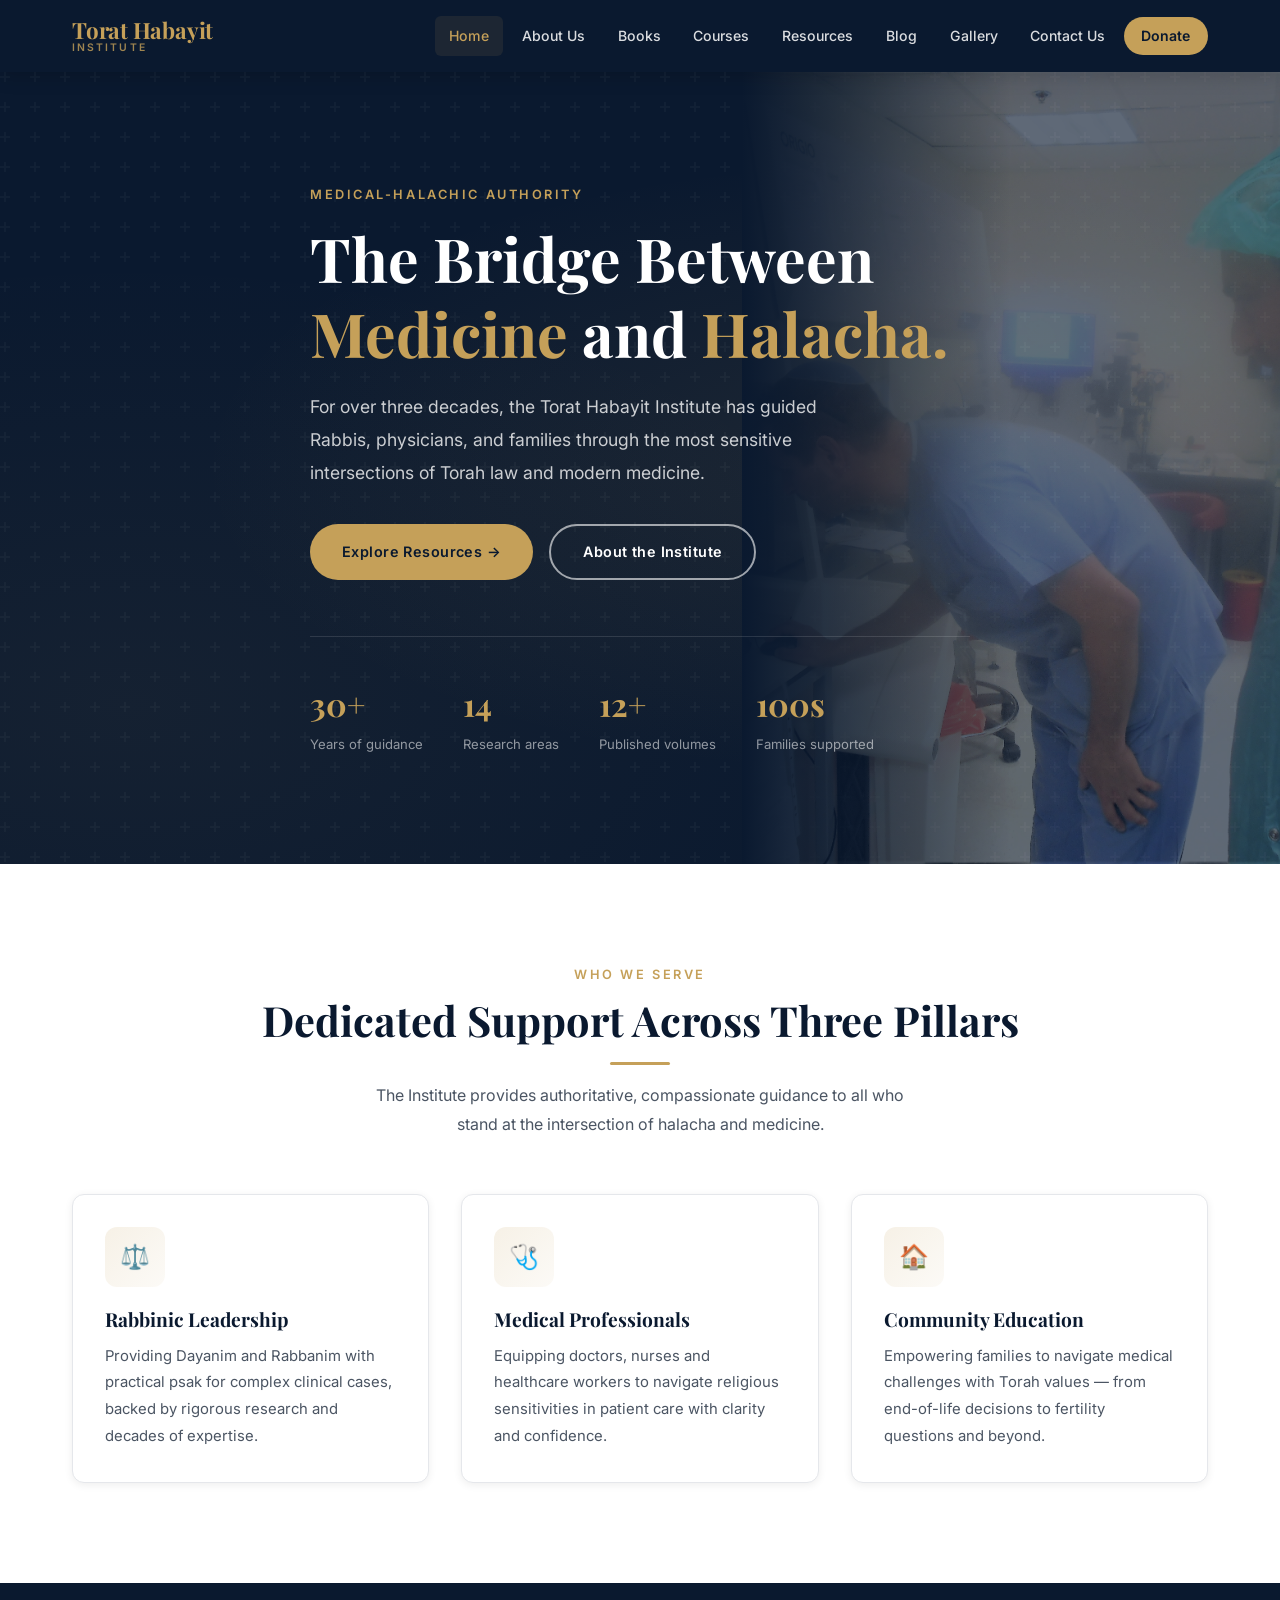
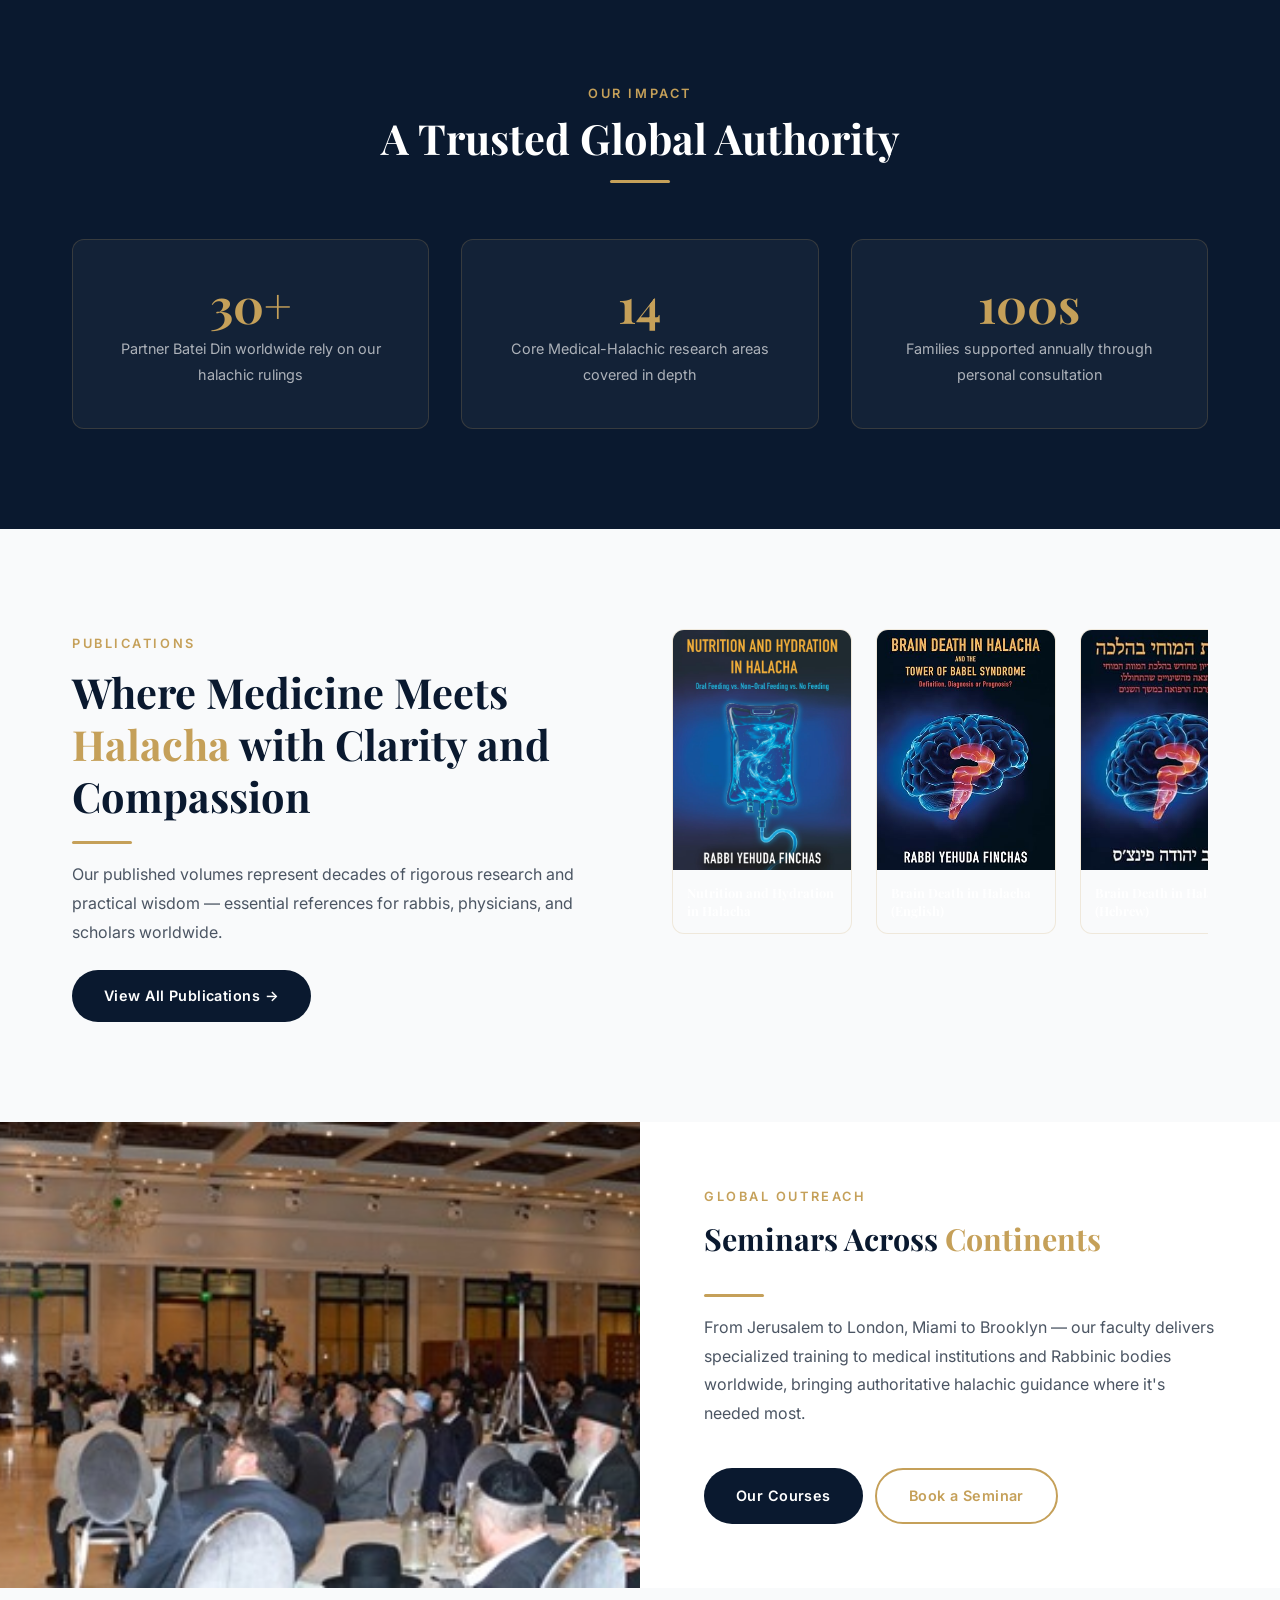
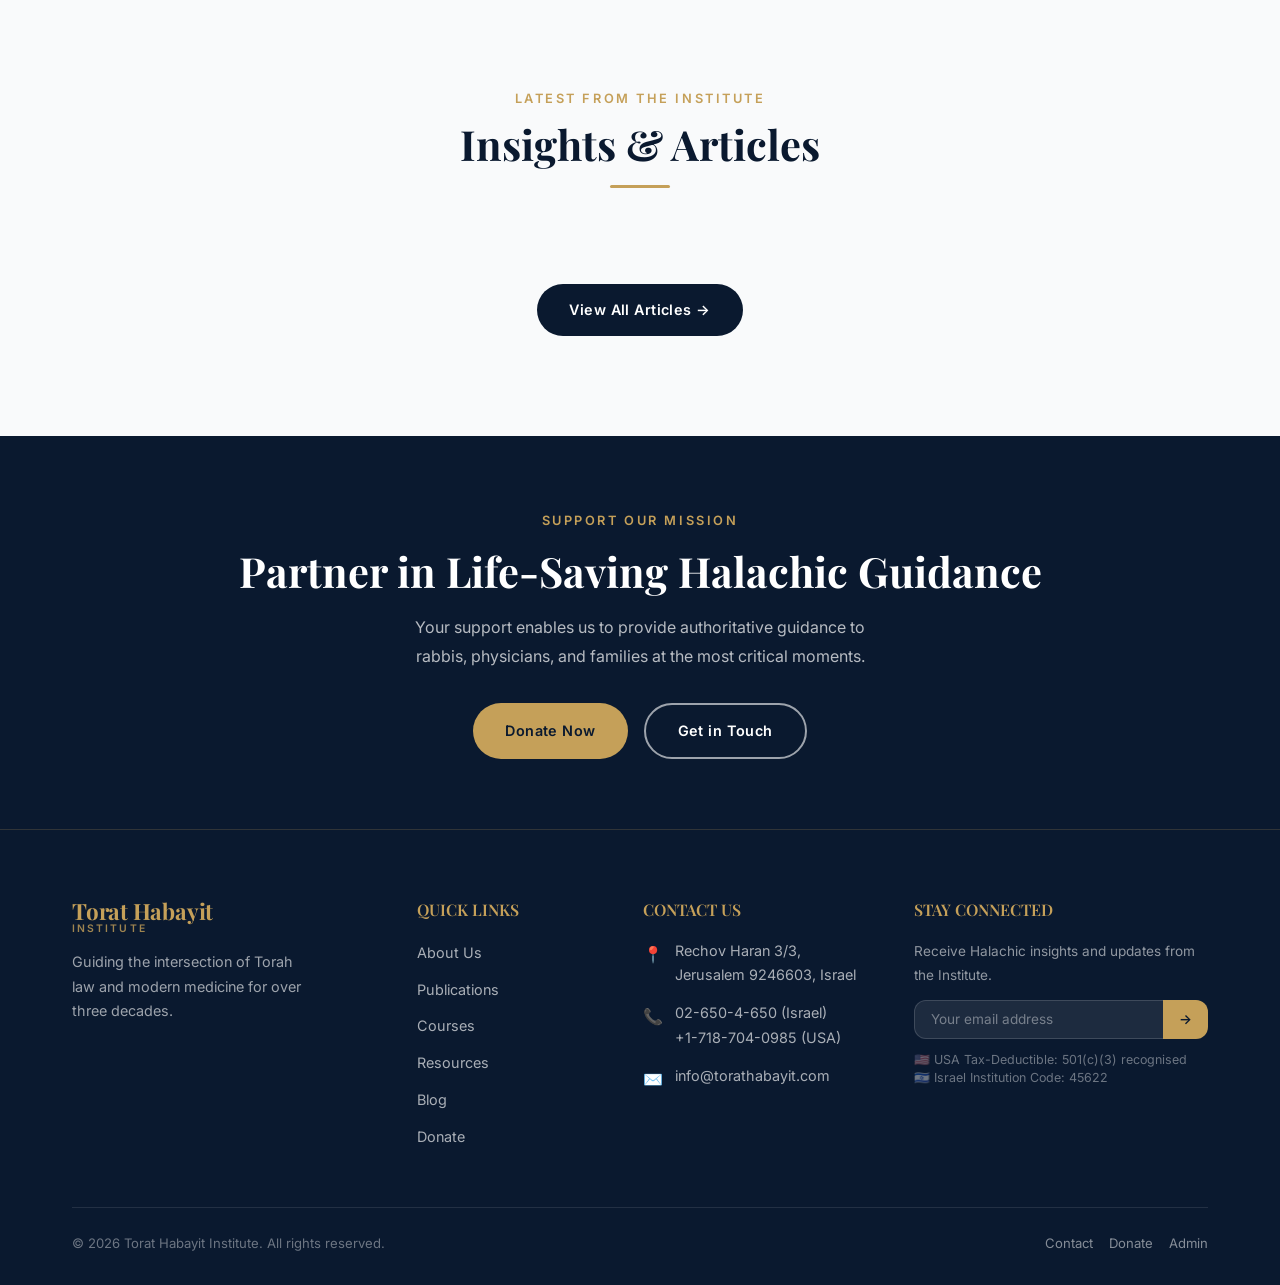
==== index.html @ ae193058 "Initial site commit" ====
<!DOCTYPE html>
<html lang="en">
<head>
  <meta charset="UTF-8">
  <meta name="viewport" content="width=device-width, initial-scale=1.0">
  <title>Torat Habayit Institute – The Bridge Between Medicine and Halacha</title>
  <meta name="description" content="For over three decades, the Torat Habayit Institute has guided Rabbis, physicians, and families through the most sensitive intersections of Torah law and modern medicine.">
  <link rel="stylesheet" href="css/main.css">
</head>
<body>

<div id="header-placeholder"></div>

<!-- ─── Hero ─── -->
<section class="hero">
  <div class="hero-bg"></div>
  <div class="hero-pattern"></div>
  <div class="hero-visual">
    <img src="images/home/Examining Embryo Development - Shaare Zedek.jpg" alt="Medical lecture">
  </div>
  <div class="container">
    <div class="hero-content">
      <span class="eyebrow">Medical-Halachic Authority</span>
      <h1>The Bridge Between <span class="highlight">Medicine</span> and <span class="highlight">Halacha.</span></h1>
      <p class="hero-sub">For over three decades, the Torat Habayit Institute has guided Rabbis, physicians, and families through the most sensitive intersections of Torah law and modern medicine.</p>
      <div class="hero-btns">
        <a href="resources.html" class="btn btn-gold">Explore Resources →</a>
        <a href="about.html" class="btn btn-outline">About the Institute</a>
      </div>
      <div class="hero-stats">
        <div class="stat-item">
          <div class="num">30+</div>
          <div class="label">Years of guidance</div>
        </div>
        <div class="stat-item">
          <div class="num">14</div>
          <div class="label">Research areas</div>
        </div>
        <div class="stat-item">
          <div class="num">12+</div>
          <div class="label">Published volumes</div>
        </div>
        <div class="stat-item">
          <div class="num">100s</div>
          <div class="label">Families supported</div>
        </div>
      </div>
    </div>
  </div>
</section>

<!-- ─── Who We Serve ─── -->
<section class="section section-white">
  <div class="container">
    <div class="section-header centered">
      <span class="eyebrow">Who We Serve</span>
      <h2>Dedicated Support Across Three Pillars</h2>
      <div class="gold-divider centered"></div>
      <p>The Institute provides authoritative, compassionate guidance to all who stand at the intersection of halacha and medicine.</p>
    </div>
    <div class="grid-3">
      <div class="card fade-up">
        <div class="card-icon">⚖️</div>
        <h3>Rabbinic Leadership</h3>
        <p>Providing Dayanim and Rabbanim with practical psak for complex clinical cases, backed by rigorous research and decades of expertise.</p>
      </div>
      <div class="card fade-up">
        <div class="card-icon">🩺</div>
        <h3>Medical Professionals</h3>
        <p>Equipping doctors, nurses and healthcare workers to navigate religious sensitivities in patient care with clarity and confidence.</p>
      </div>
      <div class="card fade-up">
        <div class="card-icon">🏠</div>
        <h3>Community Education</h3>
        <p>Empowering families to navigate medical challenges with Torah values — from end-of-life decisions to fertility questions and beyond.</p>
      </div>
    </div>
  </div>
</section>

<!-- ─── Impact Numbers ─── -->
<section class="section section-navy">
  <div class="container">
    <div class="section-header centered">
      <span class="eyebrow">Our Impact</span>
      <h2 class="on-dark" style="color:#fff">A Trusted Global Authority</h2>
      <div class="gold-divider centered"></div>
    </div>
    <div class="grid-3">
      <div class="stat-card fade-up">
        <div class="big-num">30+</div>
        <p>Partner Batei Din worldwide rely on our halachic rulings</p>
      </div>
      <div class="stat-card fade-up">
        <div class="big-num">14</div>
        <p>Core Medical-Halachic research areas covered in depth</p>
      </div>
      <div class="stat-card fade-up">
        <div class="big-num">100s</div>
        <p>Families supported annually through personal consultation</p>
      </div>
    </div>
  </div>
</section>

<!-- ─── Books Teaser ─── -->
<section class="section section-gray">
  <div class="container">
    <div class="grid-2" style="align-items:start; gap:4rem;">
      <div>
        <span class="eyebrow">Publications</span>
        <h2 style="color:var(--navy); margin:0.6rem 0 1.2rem;">Where Medicine Meets <span style="color:var(--gold)">Halacha</span> with Clarity and Compassion</h2>
        <div class="gold-divider"></div>
        <p style="margin-top:1rem; margin-bottom:1.5rem;">Our published volumes represent decades of rigorous research and practical wisdom — essential references for rabbis, physicians, and scholars worldwide.</p>
        <a href="books.html" class="btn btn-navy">View All Publications →</a>
      </div>
      <div>
        <div class="books-scroll">
          <a href="books.html" class="book-card">
            <img src="images/books/ANH Book.jpg" alt="Nutrition and Hydration in Halacha">
            <div class="book-card-info"><h4>Nutrition and Hydration in Halacha</h4></div>
          </a>
          <a href="books.html" class="book-card">
            <img src="images/books/BD EN Book.jpg" alt="Brain Death in Halacha (English)">
            <div class="book-card-info"><h4>Brain Death in Halacha (English)</h4></div>
          </a>
          <a href="books.html" class="book-card">
            <img src="images/books/BD HE Book.jpg" alt="Brain Death in Halacha (Hebrew)">
            <div class="book-card-info"><h4>Brain Death in Halacha (Hebrew)</h4></div>
          </a>
          <a href="books.html" class="book-card">
            <img src="images/books/Chagim Book.jpg" alt="Chagim and Medicine">
            <div class="book-card-info"><h4>Chagim and Medicine</h4></div>
          </a>
          <a href="books.html" class="book-card">
            <img src="images/books/new book.png" alt="Latest Publication">
            <div class="book-card-info"><h4>New Publication</h4></div>
          </a>
        </div>
      </div>
    </div>
  </div>
</section>

<!-- ─── Featured Image Section ─── -->
<section class="section section-white" style="padding:0; overflow:hidden;">
  <div class="zebra-row">
    <div class="zebra-image">
      <img src="images/home/Ramat Gan Conference.jpeg" alt="International conference">
    </div>
    <div class="zebra-text">
      <span class="eyebrow">Global Outreach</span>
      <h2>Seminars Across <span style="color:var(--gold)">Continents</span></h2>
      <div class="gold-divider"></div>
      <p>From Jerusalem to London, Miami to Brooklyn — our faculty delivers specialized training to medical institutions and Rabbinic bodies worldwide, bringing authoritative halachic guidance where it's needed most.</p>
      <div class="btn-wrap">
        <a href="courses.html" class="btn btn-navy">Our Courses</a>
        <a href="contact.html" class="btn btn-outline-gold">Book a Seminar</a>
      </div>
    </div>
  </div>
</section>

<!-- ─── Latest Blog Posts ─── -->
<section class="section section-gray" id="latest-posts">
  <div class="container">
    <div class="section-header centered">
      <span class="eyebrow">Latest From the Institute</span>
      <h2>Insights & Articles</h2>
      <div class="gold-divider centered"></div>
    </div>
    <div class="blog-grid" id="home-blog-posts">
      <!-- Populated by JS -->
    </div>
    <div style="text-align:center; margin-top:2.5rem;">
      <a href="blog.html" class="btn btn-navy">View All Articles →</a>
    </div>
  </div>
</section>

<!-- ─── CTA ─── -->
<section class="section section-navy" style="padding:70px 0;">
  <div class="container" style="text-align:center;">
    <span class="eyebrow">Support Our Mission</span>
    <h2 style="color:var(--white); margin:0.75rem 0 1rem;">Partner in Life-Saving Halachic Guidance</h2>
    <p style="color:rgba(255,255,255,0.7); max-width:500px; margin:0 auto 2rem;">Your support enables us to provide authoritative guidance to rabbis, physicians, and families at the most critical moments.</p>
    <div style="display:flex; justify-content:center; gap:1rem; flex-wrap:wrap;">
      <a href="donations.html" class="btn btn-gold">Donate Now</a>
      <a href="contact.html" class="btn btn-outline">Get in Touch</a>
    </div>
  </div>
</section>

<div id="footer-placeholder"></div>

<script src="js/components.js"></script>
<script src="js/main.js"></script>
<script src="js/blog.js"></script>
<script>
  // Load 3 latest posts on homepage
  document.addEventListener('DOMContentLoaded', () => {
    const posts = BlogStore.getPosts().filter(p => p.status === 'published').slice(0, 3);
    const container = document.getElementById('home-blog-posts');
    if (container) {
      if (posts.length === 0) {
        container.innerHTML = '<p style="text-align:center;color:var(--gray-400);grid-column:1/-1">No posts yet — check back soon!</p>';
      } else {
        container.innerHTML = posts.map(renderBlogCard).join('');
      }
    }
  });
</script>
</body>
</html>
---- css/main.css ----
/* ============================================
   TORAT HABAYIT — Global Design System
   ============================================ */

@import url('https://fonts.googleapis.com/css2?family=Playfair+Display:ital,wght@0,400;0,600;0,700;0,800;1,400;1,700&family=Inter:wght@300;400;500;600;700&display=swap');

/* ─── CSS Variables ─── */
:root {
  --navy:       #0A192F;
  --navy-mid:   #112240;
  --navy-light: #1a3a6a;
  --gold:       #C5A059;
  --gold-light: #d4b578;
  --gold-dark:  #a8863e;
  --charcoal:   #1F2937;
  --white:      #FFFFFF;
  --gray-soft:  #F9FAFB;
  --gray-100:   #F3F4F6;
  --gray-200:   #E5E7EB;
  --gray-400:   #9CA3AF;
  --gray-600:   #4B5563;
  --text:       #1F2937;
  --shadow-sm:  0 2px 8px rgba(0,0,0,0.07);
  --shadow-md:  0 4px 20px rgba(0,0,0,0.10);
  --shadow-lg:  0 8px 40px rgba(0,0,0,0.14);
  --radius:     12px;
  --radius-lg:  20px;
  --transition: all 0.3s cubic-bezier(0.4, 0, 0.2, 1);
  --max-width:  1200px;
  --section-pad: 100px;
}

/* ─── Reset & Base ─── */
*, *::before, *::after { box-sizing: border-box; margin: 0; padding: 0; }
html { scroll-behavior: smooth; font-size: 16px; }
body {
  font-family: 'Inter', sans-serif;
  color: var(--text);
  background: var(--white);
  line-height: 1.7;
  overflow-x: hidden;
}
img { max-width: 100%; height: auto; display: block; }
a { text-decoration: none; color: inherit; transition: var(--transition); }
ul { list-style: none; }
button { cursor: pointer; font-family: inherit; border: none; outline: none; }
input, textarea, select { font-family: inherit; }

/* ─── Typography ─── */
h1, h2, h3, h4, h5, h6 {
  font-family: 'Playfair Display', serif;
  font-weight: 700;
  line-height: 1.25;
  color: inherit;
}
h1 { font-size: clamp(2.2rem, 5vw, 3.6rem); }
h2 { font-size: clamp(1.8rem, 3.5vw, 2.6rem); }
h3 { font-size: clamp(1.3rem, 2.5vw, 1.7rem); }
h4 { font-size: 1.2rem; }
p { line-height: 1.8; color: var(--gray-600); }

.eyebrow {
  font-family: 'Inter', sans-serif;
  font-size: 0.8rem;
  font-weight: 600;
  letter-spacing: 0.2em;
  text-transform: uppercase;
  color: var(--gold);
}

/* ─── Layout Utilities ─── */
.container {
  max-width: var(--max-width);
  margin: 0 auto;
  padding: 0 2rem;
}
.section {
  padding: var(--section-pad) 0;
}
.section-white { background: var(--white); }
.section-gray  { background: var(--gray-soft); }
.section-navy  { background: var(--navy); }

.text-center { text-align: center; }
.text-gold   { color: var(--gold); }
.text-white  { color: var(--white); }
.text-navy   { color: var(--navy); }

.grid-2 { display: grid; grid-template-columns: 1fr 1fr; gap: 3rem; align-items: center; }
.grid-3 { display: grid; grid-template-columns: repeat(3, 1fr); gap: 2rem; }
.grid-4 { display: grid; grid-template-columns: repeat(4, 1fr); gap: 1.5rem; }

/* ─── Buttons ─── */
.btn {
  display: inline-flex;
  align-items: center;
  gap: 0.5rem;
  padding: 0.85rem 2rem;
  border-radius: 50px;
  font-family: 'Inter', sans-serif;
  font-size: 0.9rem;
  font-weight: 600;
  letter-spacing: 0.03em;
  transition: var(--transition);
}
.btn-gold {
  background: var(--gold);
  color: var(--navy);
}
.btn-gold:hover {
  background: var(--gold-dark);
  transform: translateY(-2px);
  box-shadow: 0 8px 25px rgba(197,160,89,0.4);
}
.btn-outline {
  background: transparent;
  border: 2px solid rgba(255,255,255,0.6);
  color: var(--white);
}
.btn-outline:hover {
  background: rgba(255,255,255,0.1);
  border-color: var(--white);
  transform: translateY(-2px);
}
.btn-navy {
  background: var(--navy);
  color: var(--white);
}
.btn-navy:hover {
  background: var(--navy-light);
  transform: translateY(-2px);
  box-shadow: 0 8px 25px rgba(10,25,47,0.4);
}
.btn-outline-gold {
  background: transparent;
  border: 2px solid var(--gold);
  color: var(--gold);
}
.btn-outline-gold:hover {
  background: var(--gold);
  color: var(--navy);
  transform: translateY(-2px);
}
.btn-sm {
  padding: 0.6rem 1.4rem;
  font-size: 0.82rem;
}

/* ─── Cards ─── */
.card {
  background: var(--white);
  border-radius: var(--radius);
  padding: 2rem;
  box-shadow: var(--shadow-sm);
  border: 1px solid var(--gray-200);
  transition: var(--transition);
}
.card:hover {
  transform: translateY(-5px);
  box-shadow: var(--shadow-lg);
}
.card-icon {
  width: 60px; height: 60px;
  background: linear-gradient(135deg, rgba(197,160,89,0.15), rgba(197,160,89,0.05));
  border-radius: var(--radius);
  display: flex;
  align-items: center;
  justify-content: center;
  margin-bottom: 1.2rem;
  font-size: 1.5rem;
}
.card h3 { color: var(--navy); margin-bottom: 0.75rem; font-size: 1.2rem; }
.card p  { font-size: 0.93rem; }

/* ─── Section Headers ─── */
.section-header {
  margin-bottom: 3.5rem;
}
.section-header h2 {
  margin-top: 0.5rem;
  color: var(--navy);
}
.section-header h2.on-dark { color: var(--white); }
.section-header .eyebrow { display: block; margin-bottom: 0.5rem; }
.section-header p {
  max-width: 560px;
  margin-top: 1rem;
}
.section-header.centered { text-align: center; }
.section-header.centered p { margin: 1rem auto 0; }

/* ─── Divider ─── */
.gold-divider {
  width: 60px; height: 3px;
  background: var(--gold);
  border-radius: 2px;
  margin: 1rem 0;
}
.gold-divider.centered { margin: 1rem auto; }

/* ─── Page Hero ─── */
.page-hero {
  background: var(--navy);
  padding: 120px 0 80px;
  position: relative;
  overflow: hidden;
}
.page-hero::before {
  content: '';
  position: absolute;
  inset: 0;
  background:
    radial-gradient(ellipse at 80% 50%, rgba(197,160,89,0.08) 0%, transparent 60%),
    radial-gradient(ellipse at 20% 50%, rgba(197,160,89,0.05) 0%, transparent 60%);
}
.page-hero .container { position: relative; z-index: 1; }
.page-hero h1 { color: var(--white); margin-bottom: 1rem; }
.page-hero p { color: rgba(255,255,255,0.75); max-width: 600px; font-size: 1.1rem; }

/* ─── HEADER ─── */
.site-header {
  background: var(--navy);
  position: sticky;
  top: 0;
  z-index: 1000;
  box-shadow: 0 2px 20px rgba(0,0,0,0.2);
}
.header-inner {
  display: flex;
  align-items: center;
  justify-content: space-between;
  padding: 0 2rem;
  max-width: var(--max-width);
  margin: 0 auto;
  height: 72px;
}
.logo {
  display: flex;
  flex-direction: column;
  line-height: 1;
  text-decoration: none;
}
.logo-main {
  font-family: 'Playfair Display', serif;
  font-size: 1.4rem;
  font-weight: 700;
  color: var(--gold);
  letter-spacing: -0.01em;
}
.logo-sub {
  font-family: 'Inter', sans-serif;
  font-size: 0.65rem;
  font-weight: 600;
  color: var(--gold);
  letter-spacing: 0.2em;
  text-transform: uppercase;
  opacity: 0.8;
  margin-top: 2px;
}
.nav-menu {
  display: flex;
  align-items: center;
  gap: 0.25rem;
}
.nav-menu a {
  color: rgba(255,255,255,0.85);
  font-size: 0.88rem;
  font-weight: 500;
  padding: 0.5rem 0.9rem;
  border-radius: 6px;
  transition: var(--transition);
  white-space: nowrap;
}
.nav-menu a:hover,
.nav-menu a.active {
  color: var(--gold);
  background: rgba(197,160,89,0.1);
}
.nav-donate {
  background: var(--gold) !important;
  color: var(--navy) !important;
  font-weight: 600 !important;
  border-radius: 50px !important;
  padding: 0.45rem 1.1rem !important;
}
.nav-donate:hover {
  background: var(--gold-dark) !important;
  transform: translateY(-1px);
}
.header-search {
  background: none;
  border: none;
  color: rgba(255,255,255,0.7);
  font-size: 1rem;
  padding: 0.5rem;
  cursor: pointer;
  transition: var(--transition);
  margin-left: 0.25rem;
}
.header-search:hover { color: var(--gold); }
.hamburger {
  display: none;
  flex-direction: column;
  gap: 5px;
  background: none;
  border: none;
  cursor: pointer;
  padding: 5px;
}
.hamburger span {
  display: block;
  width: 24px; height: 2px;
  background: var(--white);
  border-radius: 2px;
  transition: var(--transition);
}

/* ─── FOOTER ─── */
.site-footer {
  background: var(--navy);
  padding: 70px 0 30px;
  border-top: 1px solid rgba(197,160,89,0.2);
}
.footer-grid {
  display: grid;
  grid-template-columns: 2fr 1.2fr 1.5fr 1.8fr;
  gap: 3rem;
  margin-bottom: 3rem;
}
.footer-logo { margin-bottom: 1rem; }
.footer-tagline {
  color: rgba(255,255,255,0.6);
  font-size: 0.9rem;
  line-height: 1.7;
  max-width: 240px;
}
.footer-col h4 {
  color: var(--gold);
  font-family: 'Inter', sans-serif;
  font-size: 0.8rem;
  font-weight: 600;
  letter-spacing: 0.15em;
  text-transform: uppercase;
  margin-bottom: 1.2rem;
  font-family: 'Playfair Display', serif;
  font-size: 1rem;
  letter-spacing: 0;
}
.footer-col ul li {
  margin-bottom: 0.6rem;
}
.footer-col ul li a {
  color: rgba(255,255,255,0.65);
  font-size: 0.9rem;
  transition: var(--transition);
}
.footer-col ul li a:hover { color: var(--gold); padding-left: 4px; }
.footer-contact-item {
  display: flex;
  align-items: flex-start;
  gap: 0.75rem;
  margin-bottom: 0.85rem;
  color: rgba(255,255,255,0.65);
  font-size: 0.9rem;
}
.footer-contact-item span:first-child {
  color: var(--gold);
  font-size: 1rem;
  margin-top: 2px;
  flex-shrink: 0;
}
.footer-newsletter {
  display: flex;
  gap: 0;
  margin-top: 0.75rem;
}
.footer-newsletter input {
  flex: 1;
  padding: 0.65rem 1rem;
  background: rgba(255,255,255,0.08);
  border: 1px solid rgba(255,255,255,0.15);
  border-right: none;
  border-radius: var(--radius) 0 0 var(--radius);
  color: var(--white);
  font-size: 0.85rem;
}
.footer-newsletter input::placeholder { color: rgba(255,255,255,0.4); }
.footer-newsletter input:focus { outline: none; border-color: var(--gold); }
.footer-newsletter button {
  padding: 0.65rem 1rem;
  background: var(--gold);
  color: var(--navy);
  border-radius: 0 var(--radius) var(--radius) 0;
  font-weight: 600;
  font-size: 0.85rem;
}
.footer-newsletter button:hover { background: var(--gold-dark); }
.footer-tax-note {
  margin-top: 0.75rem;
  font-size: 0.78rem;
  color: rgba(255,255,255,0.4);
  line-height: 1.5;
}
.footer-bottom {
  border-top: 1px solid rgba(255,255,255,0.1);
  padding-top: 1.5rem;
  display: flex;
  align-items: center;
  justify-content: space-between;
  color: rgba(255,255,255,0.4);
  font-size: 0.82rem;
}
.footer-bottom a { color: rgba(255,255,255,0.5); }
.footer-bottom a:hover { color: var(--gold); }

/* ─── Hero Section ─── */
.hero {
  background: var(--navy);
  min-height: 88vh;
  display: flex;
  align-items: center;
  position: relative;
  overflow: hidden;
}
.hero-bg {
  position: absolute;
  inset: 0;
  background:
    radial-gradient(ellipse at 70% 50%, rgba(197,160,89,0.10) 0%, transparent 55%),
    radial-gradient(ellipse at 10% 80%, rgba(197,160,89,0.06) 0%, transparent 50%);
}
.hero-pattern {
  position: absolute;
  inset: 0;
  opacity: 0.03;
  background-image: url("data:image/svg+xml,%3Csvg width='60' height='60' viewBox='0 0 60 60' xmlns='http://www.w3.org/2000/svg'%3E%3Cg fill='none' fill-rule='evenodd'%3E%3Cg fill='%23ffffff' fill-opacity='1'%3E%3Cpath d='M36 34v-4h-2v4h-4v2h4v4h2v-4h4v-2h-4zm0-30V0h-2v4h-4v2h4v4h2V6h4V4h-4zM6 34v-4H4v4H0v2h4v4h2v-4h4v-2H6zM6 4V0H4v4H0v2h4v4h2V6h4V4H6z'/%3E%3C/g%3E%3C/g%3E%3C/svg%3E");
}
.hero-content {
  position: relative;
  z-index: 2;
  max-width: 660px;
}
.hero h1 {
  color: var(--white);
  margin: 0.75rem 0 1.25rem;
  font-size: clamp(2.4rem, 5.5vw, 3.8rem);
}
.hero h1 .highlight { color: var(--gold); }
.hero-sub {
  color: rgba(255,255,255,0.78);
  font-size: 1.1rem;
  max-width: 540px;
  margin-bottom: 2.2rem;
  line-height: 1.85;
}
.hero-btns {
  display: flex;
  gap: 1rem;
  flex-wrap: wrap;
}
.hero-stats {
  display: flex;
  gap: 2.5rem;
  margin-top: 3.5rem;
  padding-top: 2.5rem;
  border-top: 1px solid rgba(255,255,255,0.12);
}
.stat-item .num {
  font-family: 'Playfair Display', serif;
  font-size: 2rem;
  font-weight: 700;
  color: var(--gold);
}
.stat-item .label {
  font-size: 0.82rem;
  color: rgba(255,255,255,0.55);
  margin-top: 2px;
}

/* ─── Hero Image Side ─── */
.hero-visual {
  position: absolute;
  right: 0; top: 0; bottom: 0;
  width: 42%;
  overflow: hidden;
}
.hero-visual img {
  width: 100%; height: 100%;
  object-fit: cover;
  opacity: 0.35;
}
.hero-visual::after {
  content: '';
  position: absolute;
  inset: 0;
  background: linear-gradient(to right, var(--navy) 0%, transparent 50%);
}

/* ─── Books Teaser ─── */
.books-scroll {
  display: flex;
  gap: 1.5rem;
  overflow-x: auto;
  padding-bottom: 1rem;
  scrollbar-width: none;
}
.books-scroll::-webkit-scrollbar { display: none; }
.book-card {
  flex: 0 0 180px;
  background: rgba(255,255,255,0.05);
  border: 1px solid rgba(197,160,89,0.2);
  border-radius: var(--radius);
  overflow: hidden;
  transition: var(--transition);
}
.book-card:hover {
  transform: translateY(-8px);
  border-color: var(--gold);
  box-shadow: 0 15px 40px rgba(0,0,0,0.3);
}
.book-card img {
  width: 100%;
  height: 240px;
  object-fit: cover;
}
.book-card-info {
  padding: 0.85rem;
}
.book-card-info h4 {
  font-size: 0.8rem;
  color: var(--white);
  line-height: 1.4;
}

/* ─── Stat Cards ─── */
.stat-card {
  text-align: center;
  padding: 2.5rem 1.5rem;
  background: rgba(255,255,255,0.04);
  border: 1px solid rgba(197,160,89,0.2);
  border-radius: var(--radius);
}
.stat-card .big-num {
  font-family: 'Playfair Display', serif;
  font-size: 3rem;
  font-weight: 700;
  color: var(--gold);
  line-height: 1;
  margin-bottom: 0.5rem;
}
.stat-card p {
  color: rgba(255,255,255,0.65);
  font-size: 0.9rem;
}

/* ─── Zebra Rows ─── */
.zebra-row {
  display: grid;
  grid-template-columns: 1fr 1fr;
  gap: 0;
  align-items: stretch;
  min-height: 400px;
}
.zebra-row:nth-child(even) .zebra-image { order: 2; }
.zebra-row:nth-child(even) .zebra-text  { order: 1; }
.zebra-image {
  overflow: hidden;
  position: relative;
}
.zebra-image img {
  width: 100%; height: 100%;
  object-fit: cover;
  transition: transform 0.6s ease;
}
.zebra-image:hover img { transform: scale(1.04); }
.zebra-text {
  padding: 4rem;
  display: flex;
  flex-direction: column;
  justify-content: center;
}
.zebra-text h2 {
  color: var(--navy);
  margin: 0.75rem 0 1.25rem;
  font-size: 1.9rem;
}
.zebra-text p { margin-bottom: 1rem; }
.zebra-text .btn-wrap { margin-top: 1.5rem; display: flex; gap: 0.75rem; flex-wrap: wrap; }

/* ─── Contact Form ─── */
.form-group {
  margin-bottom: 1.2rem;
}
.form-group label {
  display: block;
  font-size: 0.85rem;
  font-weight: 600;
  color: var(--navy);
  margin-bottom: 0.4rem;
}
.form-control {
  width: 100%;
  padding: 0.8rem 1.1rem;
  border: 1.5px solid var(--gray-200);
  border-radius: 8px;
  font-size: 0.92rem;
  color: var(--text);
  background: var(--white);
  transition: var(--transition);
}
.form-control:focus {
  outline: none;
  border-color: var(--gold);
  box-shadow: 0 0 0 3px rgba(197,160,89,0.15);
}
.form-control::placeholder { color: var(--gray-400); }
textarea.form-control { resize: vertical; min-height: 130px; }
select.form-control { cursor: pointer; }
.form-row { display: grid; grid-template-columns: 1fr 1fr; gap: 1rem; }
.privacy-note {
  background: var(--gray-soft);
  border-left: 3px solid var(--gold);
  padding: 0.85rem 1.1rem;
  border-radius: 0 8px 8px 0;
  font-size: 0.83rem;
  color: var(--gray-600);
  margin-bottom: 1.2rem;
  line-height: 1.6;
}

/* ─── Gallery ─── */
.gallery-filters {
  display: flex;
  gap: 0.5rem;
  justify-content: center;
  flex-wrap: wrap;
  margin-bottom: 2.5rem;
}
.filter-btn {
  padding: 0.5rem 1.3rem;
  border-radius: 50px;
  font-size: 0.85rem;
  font-weight: 600;
  border: 2px solid var(--gray-200);
  color: var(--gray-600);
  background: var(--white);
  cursor: pointer;
  transition: var(--transition);
}
.filter-btn:hover,
.filter-btn.active {
  border-color: var(--navy);
  background: var(--navy);
  color: var(--white);
}
.gallery-grid {
  columns: 3;
  column-gap: 1.25rem;
}
.gallery-item {
  break-inside: avoid;
  margin-bottom: 1.25rem;
  border-radius: var(--radius);
  overflow: hidden;
  position: relative;
  cursor: pointer;
}
.gallery-item img {
  width: 100%;
  display: block;
  transition: transform 0.4s ease;
}
.gallery-item:hover img { transform: scale(1.05); }
.gallery-overlay {
  position: absolute;
  inset: 0;
  background: linear-gradient(to top, rgba(10,25,47,0.85) 0%, transparent 60%);
  opacity: 0;
  transition: var(--transition);
  display: flex;
  align-items: flex-end;
  padding: 1.25rem;
}
.gallery-item:hover .gallery-overlay { opacity: 1; }
.gallery-overlay span {
  color: var(--white);
  font-size: 0.88rem;
  font-weight: 500;
}

/* ─── Lightbox ─── */
.lightbox {
  position: fixed;
  inset: 0;
  background: rgba(0,0,0,0.92);
  z-index: 9999;
  display: flex;
  align-items: center;
  justify-content: center;
  opacity: 0;
  pointer-events: none;
  transition: opacity 0.3s ease;
}
.lightbox.active { opacity: 1; pointer-events: all; }
.lightbox img {
  max-width: 90vw;
  max-height: 85vh;
  object-fit: contain;
  border-radius: 8px;
}
.lightbox-close {
  position: absolute;
  top: 1.5rem; right: 1.5rem;
  background: rgba(255,255,255,0.15);
  border: none;
  color: white;
  width: 44px; height: 44px;
  border-radius: 50%;
  font-size: 1.3rem;
  cursor: pointer;
  display: flex; align-items: center; justify-content: center;
  transition: var(--transition);
}
.lightbox-close:hover { background: var(--gold); color: var(--navy); }

/* ─── Blog ─── */
.blog-grid {
  display: grid;
  grid-template-columns: repeat(3, 1fr);
  gap: 2rem;
}
.blog-card {
  border-radius: var(--radius);
  overflow: hidden;
  background: var(--white);
  box-shadow: var(--shadow-sm);
  border: 1px solid var(--gray-200);
  transition: var(--transition);
}
.blog-card:hover { transform: translateY(-6px); box-shadow: var(--shadow-lg); }
.blog-card-img {
  height: 210px;
  overflow: hidden;
  background: var(--gray-100);
  position: relative;
}
.blog-card-img img { width: 100%; height: 100%; object-fit: cover; transition: transform 0.4s; }
.blog-card:hover .blog-card-img img { transform: scale(1.06); }
.blog-card-img .blog-cat {
  position: absolute;
  top: 1rem; left: 1rem;
  background: var(--gold);
  color: var(--navy);
  font-size: 0.7rem;
  font-weight: 700;
  padding: 0.25rem 0.65rem;
  border-radius: 50px;
  text-transform: uppercase;
  letter-spacing: 0.05em;
}
.blog-card-body { padding: 1.5rem; }
.blog-card-meta {
  font-size: 0.78rem;
  color: var(--gray-400);
  margin-bottom: 0.6rem;
}
.blog-card-body h3 { font-size: 1.1rem; color: var(--navy); margin-bottom: 0.6rem; line-height: 1.4; }
.blog-card-body p { font-size: 0.88rem; }
.blog-card-body a.read-more {
  display: inline-flex;
  align-items: center;
  gap: 0.3rem;
  margin-top: 1rem;
  color: var(--gold);
  font-size: 0.85rem;
  font-weight: 600;
}
.blog-card-body a.read-more:hover { gap: 0.6rem; }

/* ─── Tag Badges ─── */
.badge {
  display: inline-block;
  padding: 0.2rem 0.65rem;
  border-radius: 50px;
  font-size: 0.72rem;
  font-weight: 600;
  letter-spacing: 0.04em;
}
.badge-pdf   { background: #FEF3C7; color: #92400E; }
.badge-heb   { background: #EDE9FE; color: #5B21B6; }
.badge-eng   { background: #DBEAFE; color: #1E40AF; }
.badge-video { background: #DCFCE7; color: #166534; }

/* ─── Tabs ─── */
.tabs {
  display: flex;
  gap: 0;
  border-bottom: 2px solid var(--gray-200);
  margin-bottom: 2rem;
}
.tab-btn {
  padding: 0.75rem 1.5rem;
  font-size: 0.9rem;
  font-weight: 600;
  color: var(--gray-600);
  background: none;
  border: none;
  border-bottom: 2px solid transparent;
  margin-bottom: -2px;
  cursor: pointer;
  transition: var(--transition);
}
.tab-btn.active, .tab-btn:hover {
  color: var(--navy);
  border-bottom-color: var(--gold);
}

/* ─── Donation Cards ─── */
.donation-card {
  background: var(--white);
  border-radius: var(--radius-lg);
  padding: 2.5rem 2rem;
  box-shadow: var(--shadow-md);
  border: 1px solid var(--gray-200);
  text-align: center;
  transition: var(--transition);
  position: relative;
  overflow: hidden;
}
.donation-card::before {
  content: '';
  position: absolute;
  top: 0; left: 0; right: 0;
  height: 4px;
  background: var(--gold);
}
.donation-card:hover {
  transform: translateY(-6px);
  box-shadow: var(--shadow-lg);
}
.donation-card .icon-wrap {
  width: 70px; height: 70px;
  background: linear-gradient(135deg, rgba(197,160,89,0.15), rgba(197,160,89,0.05));
  border-radius: 50%;
  display: flex; align-items: center; justify-content: center;
  font-size: 1.8rem;
  margin: 0 auto 1.2rem;
}
.donation-card h3 { color: var(--navy); margin-bottom: 0.75rem; }
.donation-card p { font-size: 0.9rem; margin-bottom: 1.5rem; }
.donation-card .btn-stack { display: flex; flex-direction: column; gap: 0.6rem; }

/* ─── Resources Grid ─── */
.resource-card {
  background: var(--white);
  border-radius: var(--radius);
  padding: 1.5rem;
  border: 1px solid var(--gray-200);
  box-shadow: var(--shadow-sm);
  transition: var(--transition);
}
.resource-card:hover {
  border-color: var(--gold);
  box-shadow: var(--shadow-md);
  transform: translateY(-3px);
}
.resource-card h4 { color: var(--navy); font-size: 0.98rem; margin-bottom: 0.5rem; line-height: 1.45; }
.resource-card p { font-size: 0.83rem; margin-bottom: 0.75rem; }
.resource-tags { display: flex; gap: 0.4rem; flex-wrap: wrap; }

/* ─── Admin ─── */
.admin-layout {
  min-height: 100vh;
  background: var(--gray-soft);
  font-family: 'Inter', sans-serif;
}
.admin-sidebar {
  position: fixed;
  left: 0; top: 0; bottom: 0;
  width: 250px;
  background: var(--navy);
  padding: 1.5rem;
  overflow-y: auto;
  z-index: 100;
}
.admin-sidebar .logo-main { font-size: 1.1rem; }
.admin-nav { margin-top: 2rem; }
.admin-nav a {
  display: flex;
  align-items: center;
  gap: 0.75rem;
  color: rgba(255,255,255,0.65);
  padding: 0.75rem 1rem;
  border-radius: 8px;
  font-size: 0.9rem;
  margin-bottom: 0.25rem;
  transition: var(--transition);
}
.admin-nav a:hover, .admin-nav a.active {
  background: rgba(197,160,89,0.12);
  color: var(--gold);
}
.admin-main {
  margin-left: 250px;
  padding: 2rem;
  min-height: 100vh;
}
.admin-topbar {
  display: flex;
  align-items: center;
  justify-content: space-between;
  margin-bottom: 2rem;
}
.admin-topbar h1 { font-size: 1.6rem; color: var(--navy); font-family: 'Playfair Display', serif; }
.admin-card {
  background: var(--white);
  border-radius: var(--radius);
  padding: 1.5rem 2rem;
  box-shadow: var(--shadow-sm);
  border: 1px solid var(--gray-200);
  margin-bottom: 1.5rem;
}
.posts-table { width: 100%; border-collapse: collapse; }
.posts-table th {
  text-align: left;
  padding: 0.75rem 1rem;
  font-size: 0.78rem;
  font-weight: 600;
  text-transform: uppercase;
  letter-spacing: 0.08em;
  color: var(--gray-600);
  border-bottom: 2px solid var(--gray-200);
}
.posts-table td {
  padding: 1rem;
  border-bottom: 1px solid var(--gray-100);
  font-size: 0.9rem;
  vertical-align: middle;
}
.posts-table tr:hover td { background: var(--gray-soft); }
.status-pill {
  display: inline-block;
  padding: 0.2rem 0.7rem;
  border-radius: 50px;
  font-size: 0.75rem;
  font-weight: 600;
}
.status-published { background: #DCFCE7; color: #166534; }
.status-draft     { background: #FEF3C7; color: #92400E; }
.action-btn {
  display: inline-flex;
  align-items: center;
  gap: 0.3rem;
  padding: 0.35rem 0.85rem;
  border-radius: 6px;
  font-size: 0.8rem;
  font-weight: 600;
  cursor: pointer;
  transition: var(--transition);
  border: none;
}
.action-edit { background: #EFF6FF; color: #1D4ED8; }
.action-edit:hover { background: #DBEAFE; }
.action-delete { background: #FEF2F2; color: #DC2626; }
.action-delete:hover { background: #FEE2E2; }
.action-view { background: #F0FDF4; color: #16A34A; }
.action-view:hover { background: #DCFCE7; }

/* ─── Announcement Banner ─── */
.announcement-bar {
  background: var(--gold);
  padding: 0.5rem 2rem;
  text-align: center;
  font-size: 0.85rem;
  font-weight: 600;
  color: var(--navy);
}
.announcement-bar a { color: var(--navy); text-decoration: underline; }

/* ─── Mobile Menu ─── */
.mobile-menu {
  display: none;
  position: fixed;
  inset: 0;
  background: var(--navy);
  z-index: 999;
  flex-direction: column;
  align-items: center;
  justify-content: center;
  gap: 1rem;
}
.mobile-menu.open { display: flex; }
.mobile-menu a {
  font-size: 1.3rem;
  color: rgba(255,255,255,0.85);
  font-family: 'Playfair Display', serif;
  padding: 0.5rem 1rem;
}
.mobile-menu a:hover { color: var(--gold); }
.mobile-menu-close {
  position: absolute;
  top: 1.5rem; right: 1.5rem;
  background: rgba(255,255,255,0.1);
  color: white;
  width: 44px; height: 44px;
  border-radius: 50%;
  font-size: 1.2rem;
  display: flex; align-items: center; justify-content: center;
  border: none; cursor: pointer;
}

/* ─── Scroll Animations ─── */
.fade-up {
  opacity: 0;
  transform: translateY(30px);
  transition: opacity 0.6s ease, transform 0.6s ease;
}
.fade-up.visible {
  opacity: 1;
  transform: translateY(0);
}
.fade-up:nth-child(2) { transition-delay: 0.1s; }
.fade-up:nth-child(3) { transition-delay: 0.2s; }
.fade-up:nth-child(4) { transition-delay: 0.3s; }

/* ─── Responsive ─── */
@media (max-width: 1024px) {
  .grid-4 { grid-template-columns: repeat(2, 1fr); }
  .footer-grid { grid-template-columns: 1fr 1fr; gap: 2rem; }
  .hero-visual { width: 35%; }
}
@media (max-width: 768px) {
  :root { --section-pad: 60px; }
  .nav-menu { display: none; }
  .hamburger { display: flex; }
  .grid-2, .grid-3 { grid-template-columns: 1fr; }
  .grid-4 { grid-template-columns: 1fr 1fr; }
  .hero { min-height: 100vh; }
  .hero-visual { display: none; }
  .hero-stats { gap: 1.5rem; flex-wrap: wrap; }
  .hero-btns { flex-direction: column; align-items: flex-start; }
  .footer-grid { grid-template-columns: 1fr; }
  .zebra-row { grid-template-columns: 1fr; }
  .zebra-row:nth-child(even) .zebra-image,
  .zebra-row:nth-child(even) .zebra-text { order: unset; }
  .zebra-text { padding: 2.5rem 1.5rem; }
  .gallery-grid { columns: 2; }
  .blog-grid { grid-template-columns: 1fr; }
  .form-row { grid-template-columns: 1fr; }
  .admin-sidebar { display: none; }
  .admin-main { margin-left: 0; padding: 1rem; }
  .page-hero { padding: 90px 0 60px; }
}
@media (max-width: 480px) {
  .gallery-grid { columns: 1; }
  .grid-4 { grid-template-columns: 1fr; }
}
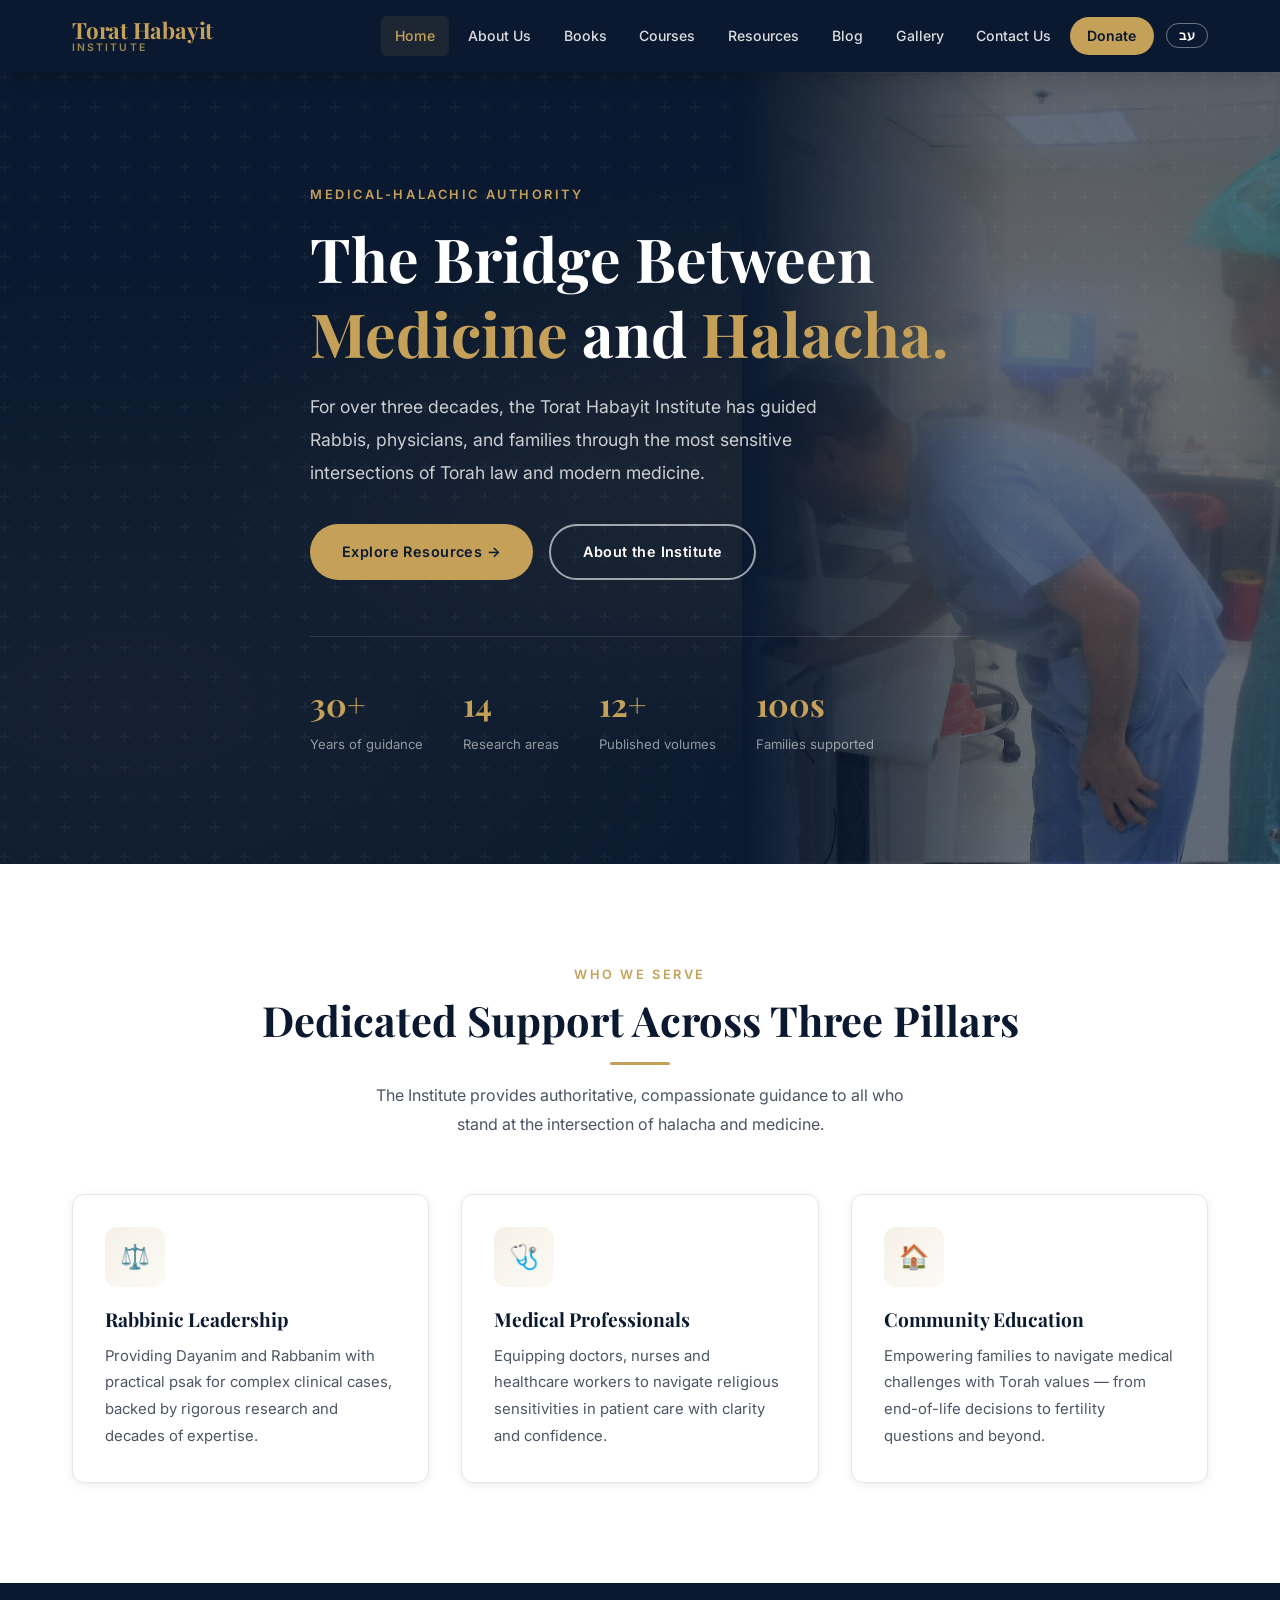
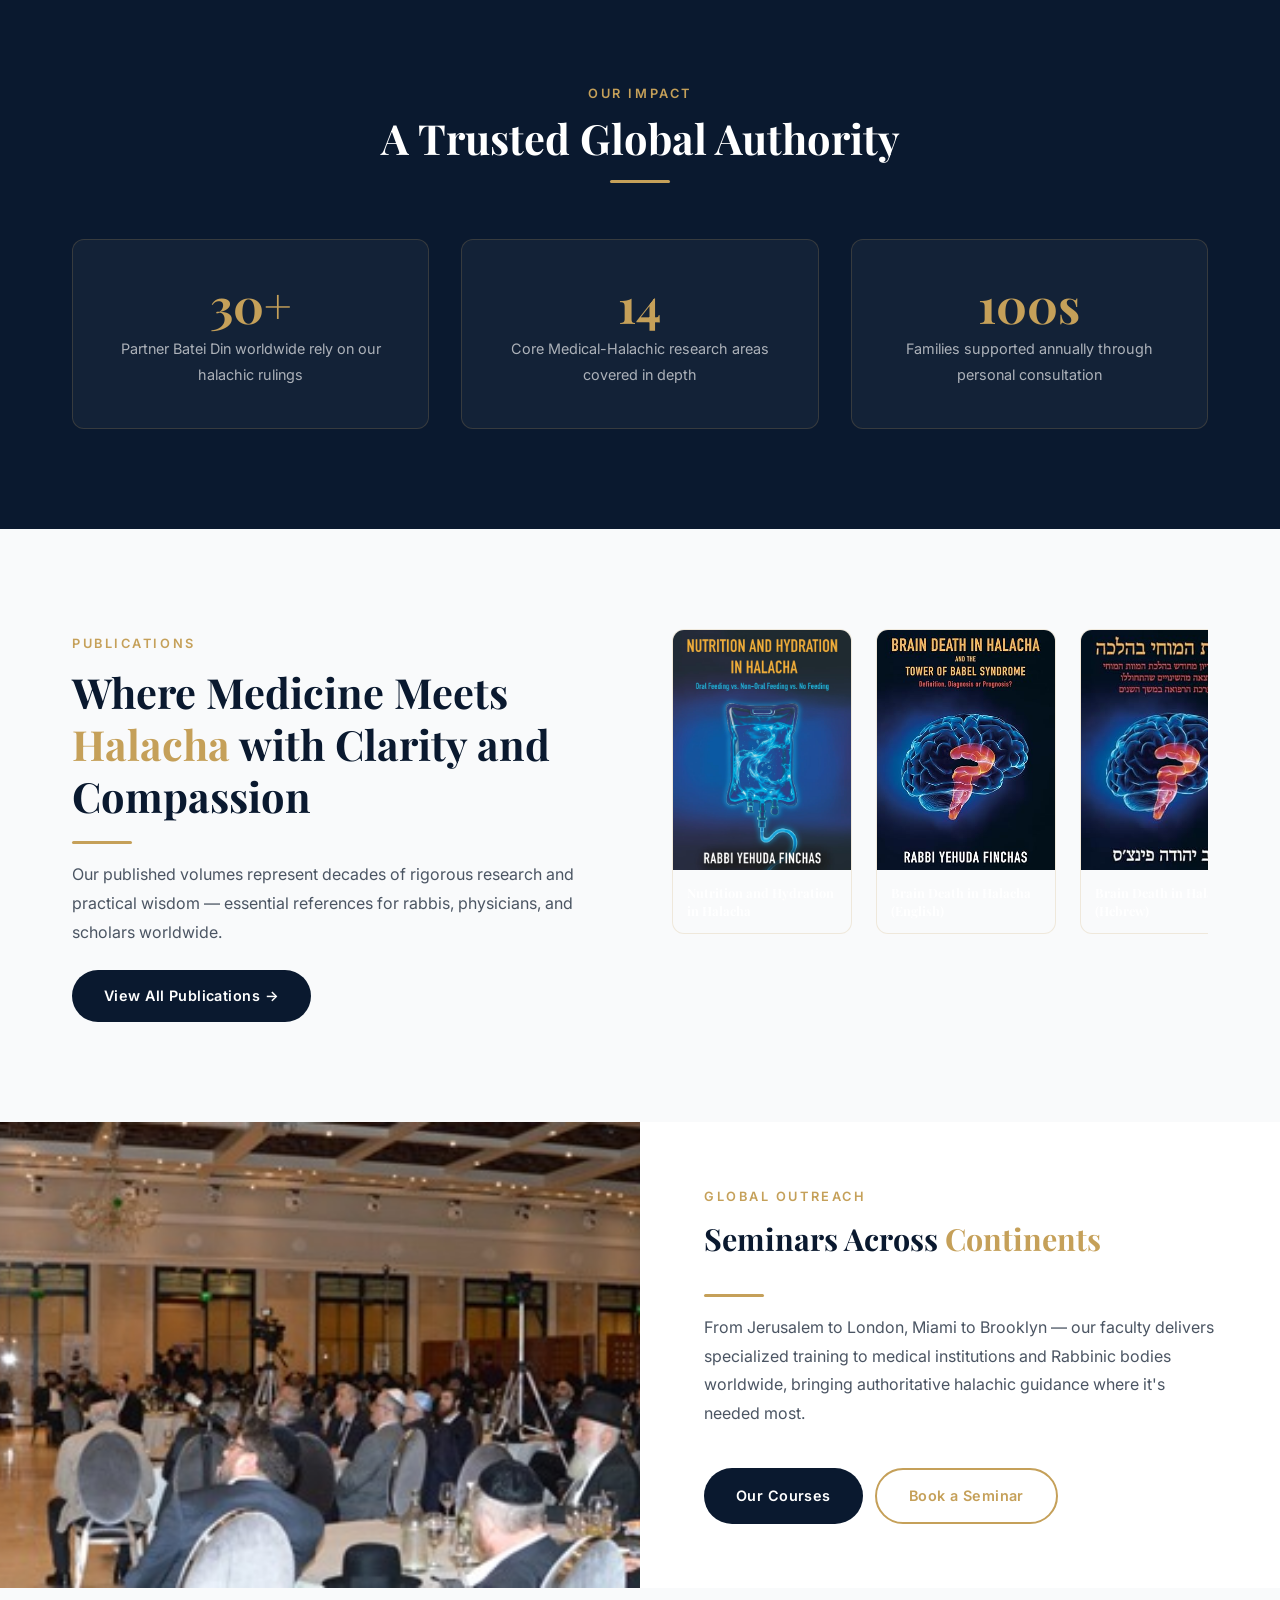
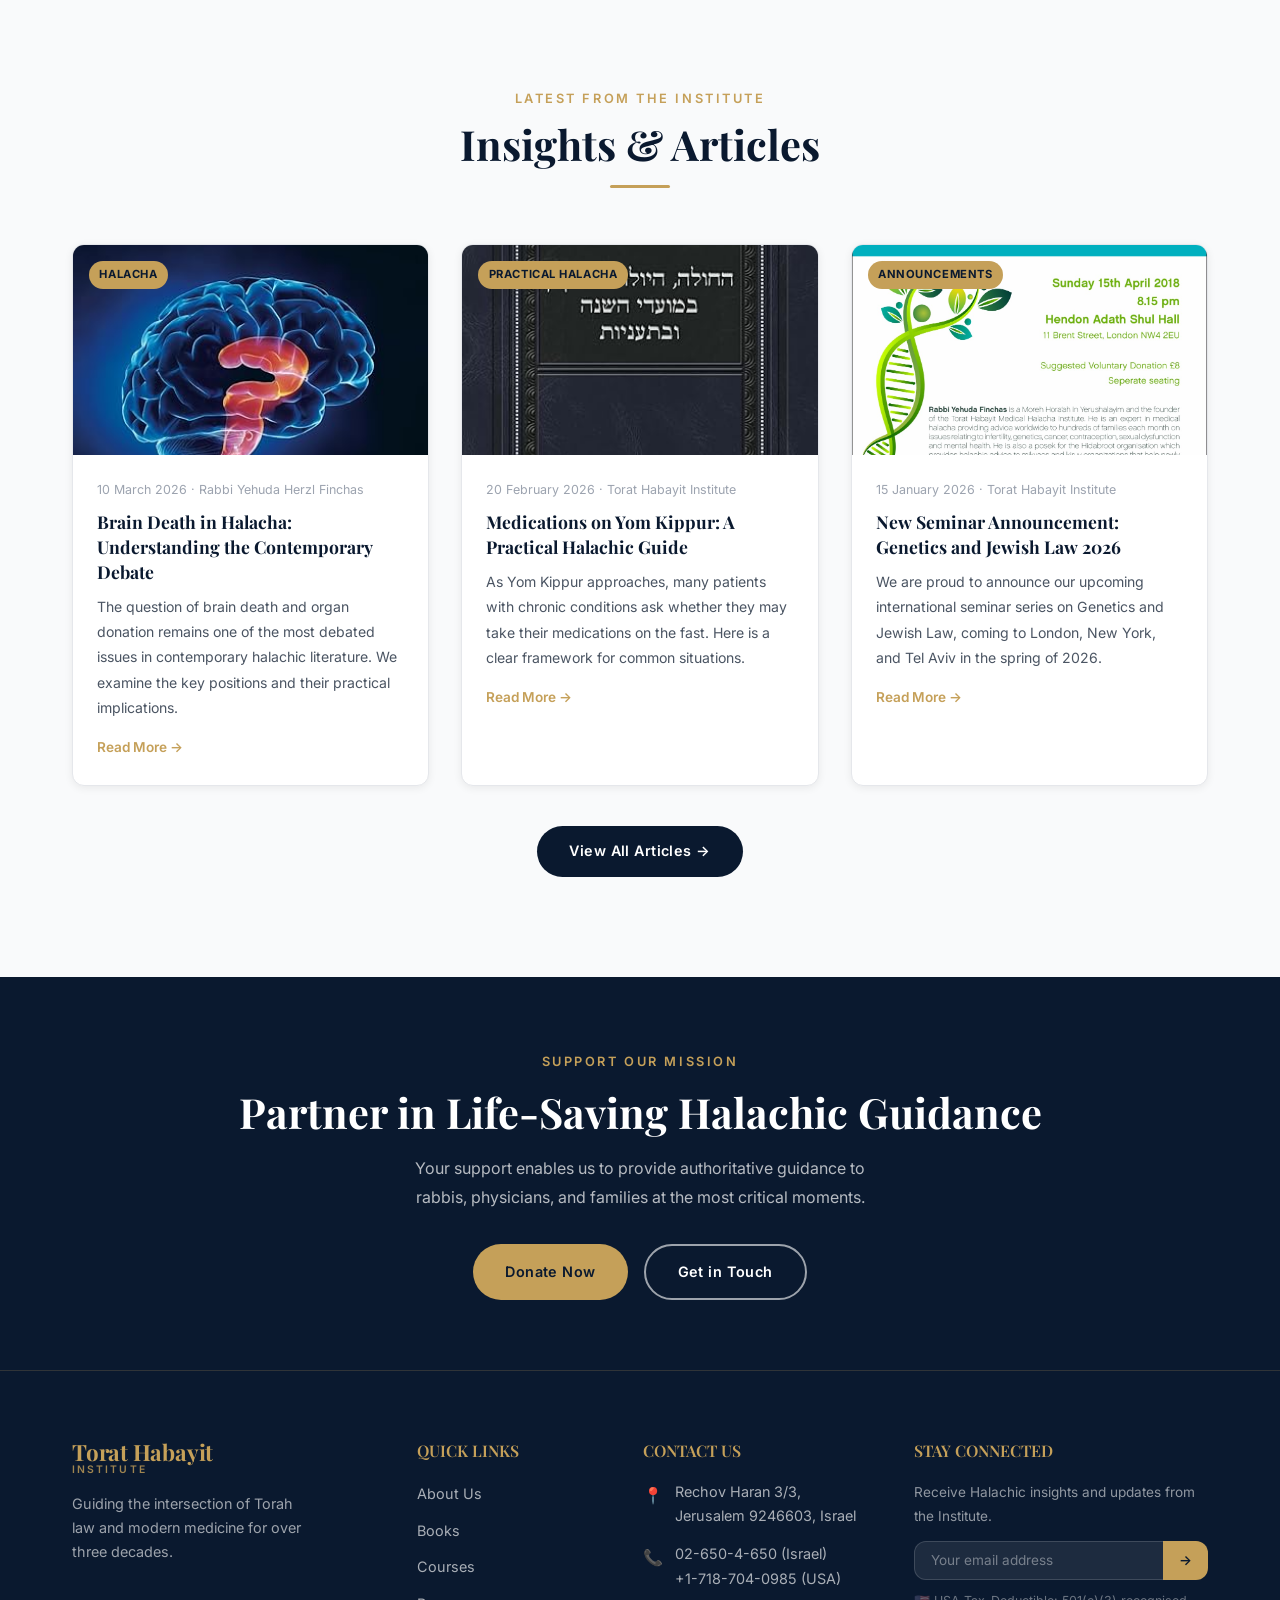
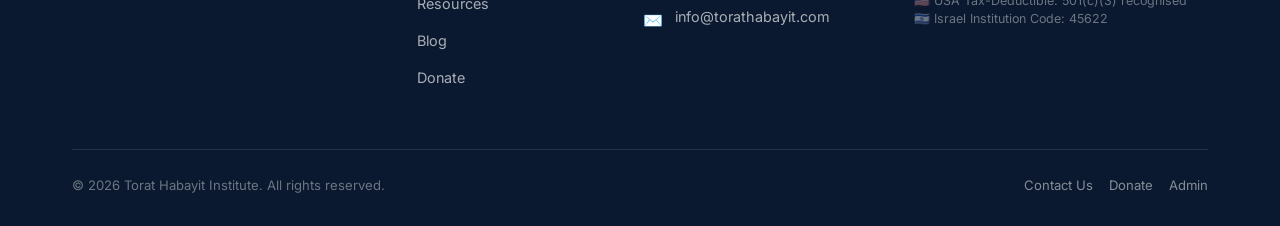
==== commit 2eb41b24: "Complete site-wide bilingual localization (EN/HE)" ====
--- a/index.html
+++ b/index.html
@@ -20,29 +20,29 @@
   </div>
   <div class="container">
     <div class="hero-content">
-      <span class="eyebrow">Medical-Halachic Authority</span>
-      <h1>The Bridge Between <span class="highlight">Medicine</span> and <span class="highlight">Halacha.</span></h1>
-      <p class="hero-sub">For over three decades, the Torat Habayit Institute has guided Rabbis, physicians, and families through the most sensitive intersections of Torah law and modern medicine.</p>
+      <span class="eyebrow" data-i18n="hero_eyebrow">Medical-Halachic Authority</span>
+      <h1 data-i18n="hero_title">The Bridge Between <span class="highlight">Medicine</span> and <span class="highlight">Halacha.</span></h1>
+      <p class="hero-sub" data-i18n="hero_sub">For over three decades, the Torat Habayit Institute has guided Rabbis, physicians, and families through the most sensitive intersections of Torah law and modern medicine.</p>
       <div class="hero-btns">
-        <a href="resources.html" class="btn btn-gold">Explore Resources →</a>
-        <a href="about.html" class="btn btn-outline">About the Institute</a>
+        <a href="resources.html" class="btn btn-gold" data-i18n="hero_btn_explore">Explore Resources →</a>
+        <a href="about.html" class="btn btn-outline" data-i18n="hero_btn_about">About the Institute</a>
       </div>
       <div class="hero-stats">
         <div class="stat-item">
           <div class="num">30+</div>
-          <div class="label">Years of guidance</div>
+          <div class="label" data-i18n="stat_years">Years of guidance</div>
         </div>
         <div class="stat-item">
           <div class="num">14</div>
-          <div class="label">Research areas</div>
+          <div class="label" data-i18n="stat_areas">Research areas</div>
         </div>
         <div class="stat-item">
           <div class="num">12+</div>
-          <div class="label">Published volumes</div>
+          <div class="label" data-i18n="stat_volumes">Published volumes</div>
         </div>
         <div class="stat-item">
           <div class="num">100s</div>
-          <div class="label">Families supported</div>
+          <div class="label" data-i18n="stat_families">Families supported</div>
         </div>
       </div>
     </div>
@@ -53,26 +53,26 @@
 <section class="section section-white">
   <div class="container">
     <div class="section-header centered">
-      <span class="eyebrow">Who We Serve</span>
-      <h2>Dedicated Support Across Three Pillars</h2>
+      <span class="eyebrow" data-i18n="serve_eyebrow">Who We Serve</span>
+      <h2 data-i18n="serve_title">Dedicated Support Across Three Pillars</h2>
       <div class="gold-divider centered"></div>
-      <p>The Institute provides authoritative, compassionate guidance to all who stand at the intersection of halacha and medicine.</p>
+      <p data-i18n="serve_desc">The Institute provides authoritative, compassionate guidance to all who stand at the intersection of halacha and medicine.</p>
     </div>
     <div class="grid-3">
       <div class="card fade-up">
         <div class="card-icon">⚖️</div>
-        <h3>Rabbinic Leadership</h3>
-        <p>Providing Dayanim and Rabbanim with practical psak for complex clinical cases, backed by rigorous research and decades of expertise.</p>
+        <h3 data-i18n="serve_rabbis_title">Rabbinic Leadership</h3>
+        <p data-i18n="serve_rabbis_desc">Providing Dayanim and Rabbanim with practical psak for complex clinical cases, backed by rigorous research and decades of expertise.</p>
       </div>
       <div class="card fade-up">
         <div class="card-icon">🩺</div>
-        <h3>Medical Professionals</h3>
-        <p>Equipping doctors, nurses and healthcare workers to navigate religious sensitivities in patient care with clarity and confidence.</p>
+        <h3 data-i18n="serve_medical_title">Medical Professionals</h3>
+        <p data-i18n="serve_medical_desc">Equipping doctors, nurses and healthcare workers to navigate religious sensitivities in patient care with clarity and confidence.</p>
       </div>
       <div class="card fade-up">
         <div class="card-icon">🏠</div>
-        <h3>Community Education</h3>
-        <p>Empowering families to navigate medical challenges with Torah values — from end-of-life decisions to fertility questions and beyond.</p>
+        <h3 data-i18n="serve_community_title">Community Education</h3>
+        <p data-i18n="serve_community_desc">Empowering families to navigate medical challenges with Torah values — from end-of-life decisions to fertility questions and beyond.</p>
       </div>
     </div>
   </div>
@@ -82,22 +82,22 @@
 <section class="section section-navy">
   <div class="container">
     <div class="section-header centered">
-      <span class="eyebrow">Our Impact</span>
-      <h2 class="on-dark" style="color:#fff">A Trusted Global Authority</h2>
+      <span class="eyebrow" data-i18n="impact_eyebrow">Our Impact</span>
+      <h2 class="on-dark" style="color:#fff" data-i18n="impact_title">A Trusted Global Authority</h2>
       <div class="gold-divider centered"></div>
     </div>
     <div class="grid-3">
       <div class="stat-card fade-up">
         <div class="big-num">30+</div>
-        <p>Partner Batei Din worldwide rely on our halachic rulings</p>
+        <p data-i18n="impact_desc_1">Partner Batei Din worldwide rely on our halachic rulings</p>
       </div>
       <div class="stat-card fade-up">
         <div class="big-num">14</div>
-        <p>Core Medical-Halachic research areas covered in depth</p>
+        <p data-i18n="impact_desc_2">Core Medical-Halachic research areas covered in depth</p>
       </div>
       <div class="stat-card fade-up">
         <div class="big-num">100s</div>
-        <p>Families supported annually through personal consultation</p>
+        <p data-i18n="impact_desc_3">Families supported annually through personal consultation</p>
       </div>
     </div>
   </div>
@@ -108,11 +108,11 @@
   <div class="container">
     <div class="grid-2" style="align-items:start; gap:4rem;">
       <div>
-        <span class="eyebrow">Publications</span>
-        <h2 style="color:var(--navy); margin:0.6rem 0 1.2rem;">Where Medicine Meets <span style="color:var(--gold)">Halacha</span> with Clarity and Compassion</h2>
+        <span class="eyebrow" data-i18n="pub_eyebrow">Publications</span>
+        <h2 style="color:var(--navy); margin:0.6rem 0 1.2rem;" data-i18n="pub_title">Where Medicine Meets <span style="color:var(--gold)">Halacha</span> with Clarity and Compassion</h2>
         <div class="gold-divider"></div>
-        <p style="margin-top:1rem; margin-bottom:1.5rem;">Our published volumes represent decades of rigorous research and practical wisdom — essential references for rabbis, physicians, and scholars worldwide.</p>
-        <a href="books.html" class="btn btn-navy">View All Publications →</a>
+        <p style="margin-top:1rem; margin-bottom:1.5rem;" data-i18n="pub_desc">Our published volumes represent decades of rigorous research and practical wisdom — essential references for rabbis, physicians, and scholars worldwide.</p>
+        <a href="books.html" class="btn btn-navy" data-i18n="pub_btn">View All Publications →</a>
       </div>
       <div>
         <div class="books-scroll">
@@ -149,13 +149,13 @@
       <img src="images/home/Ramat Gan Conference.jpeg" alt="International conference">
     </div>
     <div class="zebra-text">
-      <span class="eyebrow">Global Outreach</span>
-      <h2>Seminars Across <span style="color:var(--gold)">Continents</span></h2>
+      <span class="eyebrow" data-i18n="outreach_eyebrow">Global Outreach</span>
+      <h2 data-i18n="outreach_title">Seminars Across <span style="color:var(--gold)">Continents</span></h2>
       <div class="gold-divider"></div>
-      <p>From Jerusalem to London, Miami to Brooklyn — our faculty delivers specialized training to medical institutions and Rabbinic bodies worldwide, bringing authoritative halachic guidance where it's needed most.</p>
+      <p data-i18n="outreach_desc">From Jerusalem to London, Miami to Brooklyn — our faculty delivers specialized training to medical institutions and Rabbinic bodies worldwide, bringing authoritative halachic guidance where it's needed most.</p>
       <div class="btn-wrap">
-        <a href="courses.html" class="btn btn-navy">Our Courses</a>
-        <a href="contact.html" class="btn btn-outline-gold">Book a Seminar</a>
+        <a href="courses.html" class="btn btn-navy" data-i18n="outreach_btn_courses">Our Courses</a>
+        <a href="contact.html" class="btn btn-outline-gold" data-i18n="outreach_btn_book">Book a Seminar</a>
       </div>
     </div>
   </div>
@@ -165,15 +165,15 @@
 <section class="section section-gray" id="latest-posts">
   <div class="container">
     <div class="section-header centered">
-      <span class="eyebrow">Latest From the Institute</span>
-      <h2>Insights & Articles</h2>
+      <span class="eyebrow" data-i18n="blog_eyebrow">Latest From the Institute</span>
+      <h2 data-i18n="blog_title">Insights & Articles</h2>
       <div class="gold-divider centered"></div>
     </div>
     <div class="blog-grid" id="home-blog-posts">
       <!-- Populated by JS -->
     </div>
     <div style="text-align:center; margin-top:2.5rem;">
-      <a href="blog.html" class="btn btn-navy">View All Articles →</a>
+      <a href="blog.html" class="btn btn-navy" data-i18n="blog_btn">View All Articles →</a>
     </div>
   </div>
 </section>
@@ -181,18 +181,20 @@
 <!-- ─── CTA ─── -->
 <section class="section section-navy" style="padding:70px 0;">
   <div class="container" style="text-align:center;">
-    <span class="eyebrow">Support Our Mission</span>
-    <h2 style="color:var(--white); margin:0.75rem 0 1rem;">Partner in Life-Saving Halachic Guidance</h2>
-    <p style="color:rgba(255,255,255,0.7); max-width:500px; margin:0 auto 2rem;">Your support enables us to provide authoritative guidance to rabbis, physicians, and families at the most critical moments.</p>
+    <span class="eyebrow" data-i18n="cta_eyebrow">Support Our Mission</span>
+    <h2 style="color:var(--white); margin:0.75rem 0 1rem;" data-i18n="cta_title">Partner in Life-Saving Halachic Guidance</h2>
+    <p style="color:rgba(255,255,255,0.7); max-width:500px; margin:0 auto 2rem;" data-i18n="cta_desc">Your support enables us to provide authoritative guidance to rabbis, physicians, and families at the most critical moments.</p>
     <div style="display:flex; justify-content:center; gap:1rem; flex-wrap:wrap;">
-      <a href="donations.html" class="btn btn-gold">Donate Now</a>
-      <a href="contact.html" class="btn btn-outline">Get in Touch</a>
+      <a href="donations.html" class="btn btn-gold" data-i18n="cta_btn_donate">Donate Now</a>
+      <a href="contact.html" class="btn btn-outline" data-i18n="cta_btn_contact">Get in Touch</a>
     </div>
   </div>
 </section>
 
 <div id="footer-placeholder"></div>
 
+<script src="js/translations.js"></script>
+<script src="js/i18n.js"></script>
 <script src="js/components.js"></script>
 <script src="js/main.js"></script>
 <script src="js/blog.js"></script>
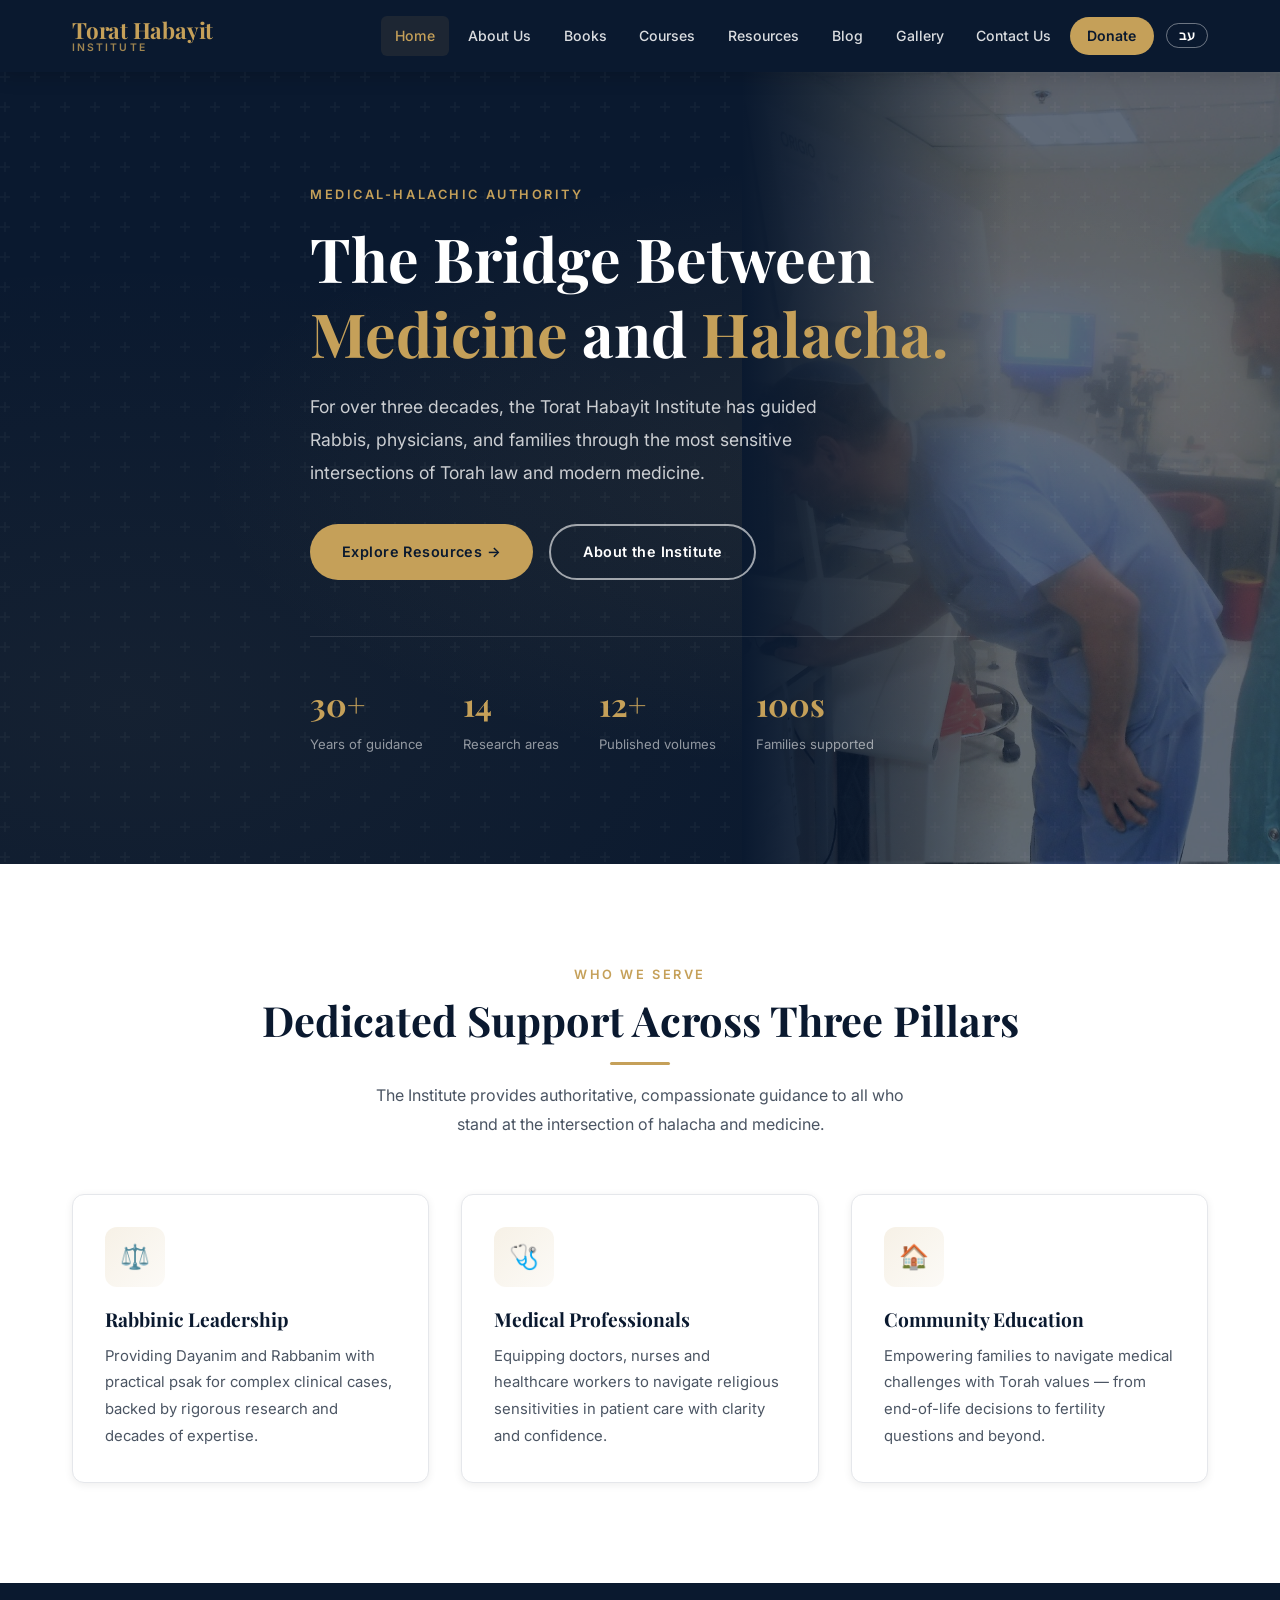
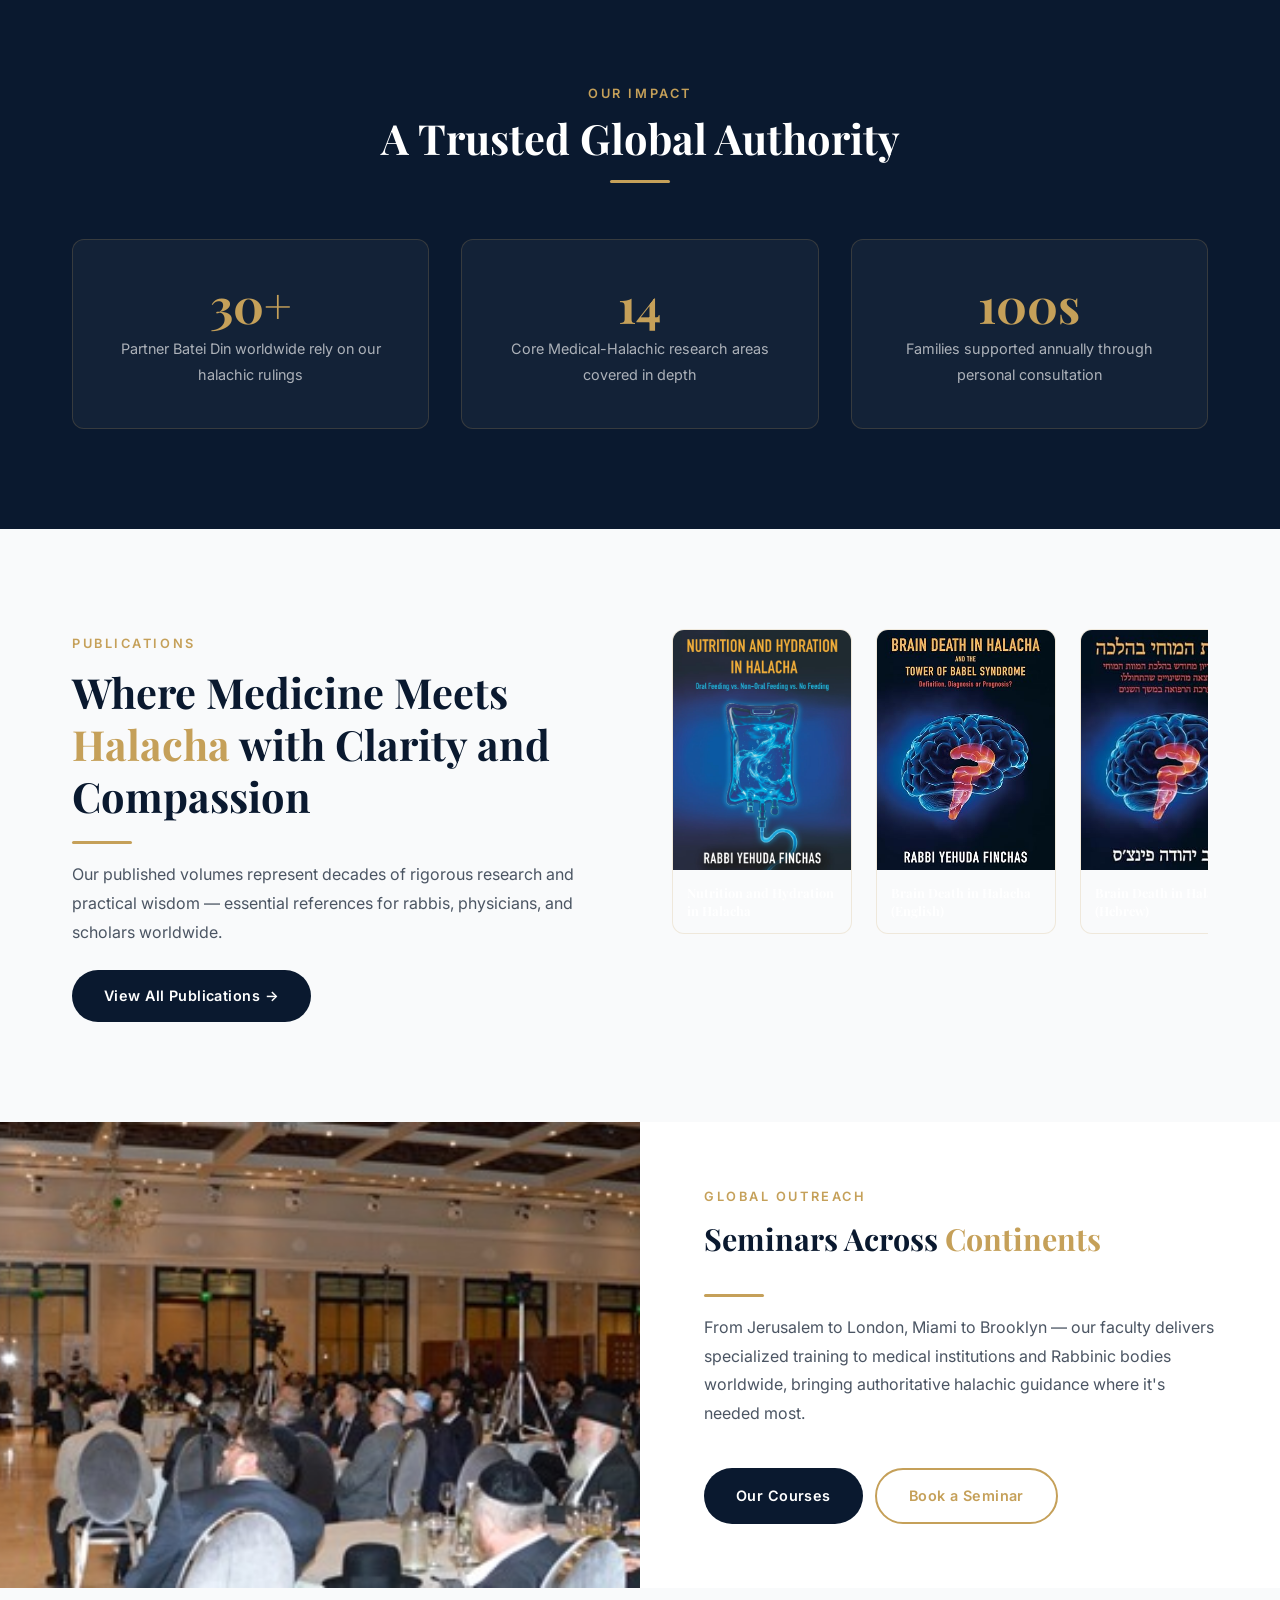
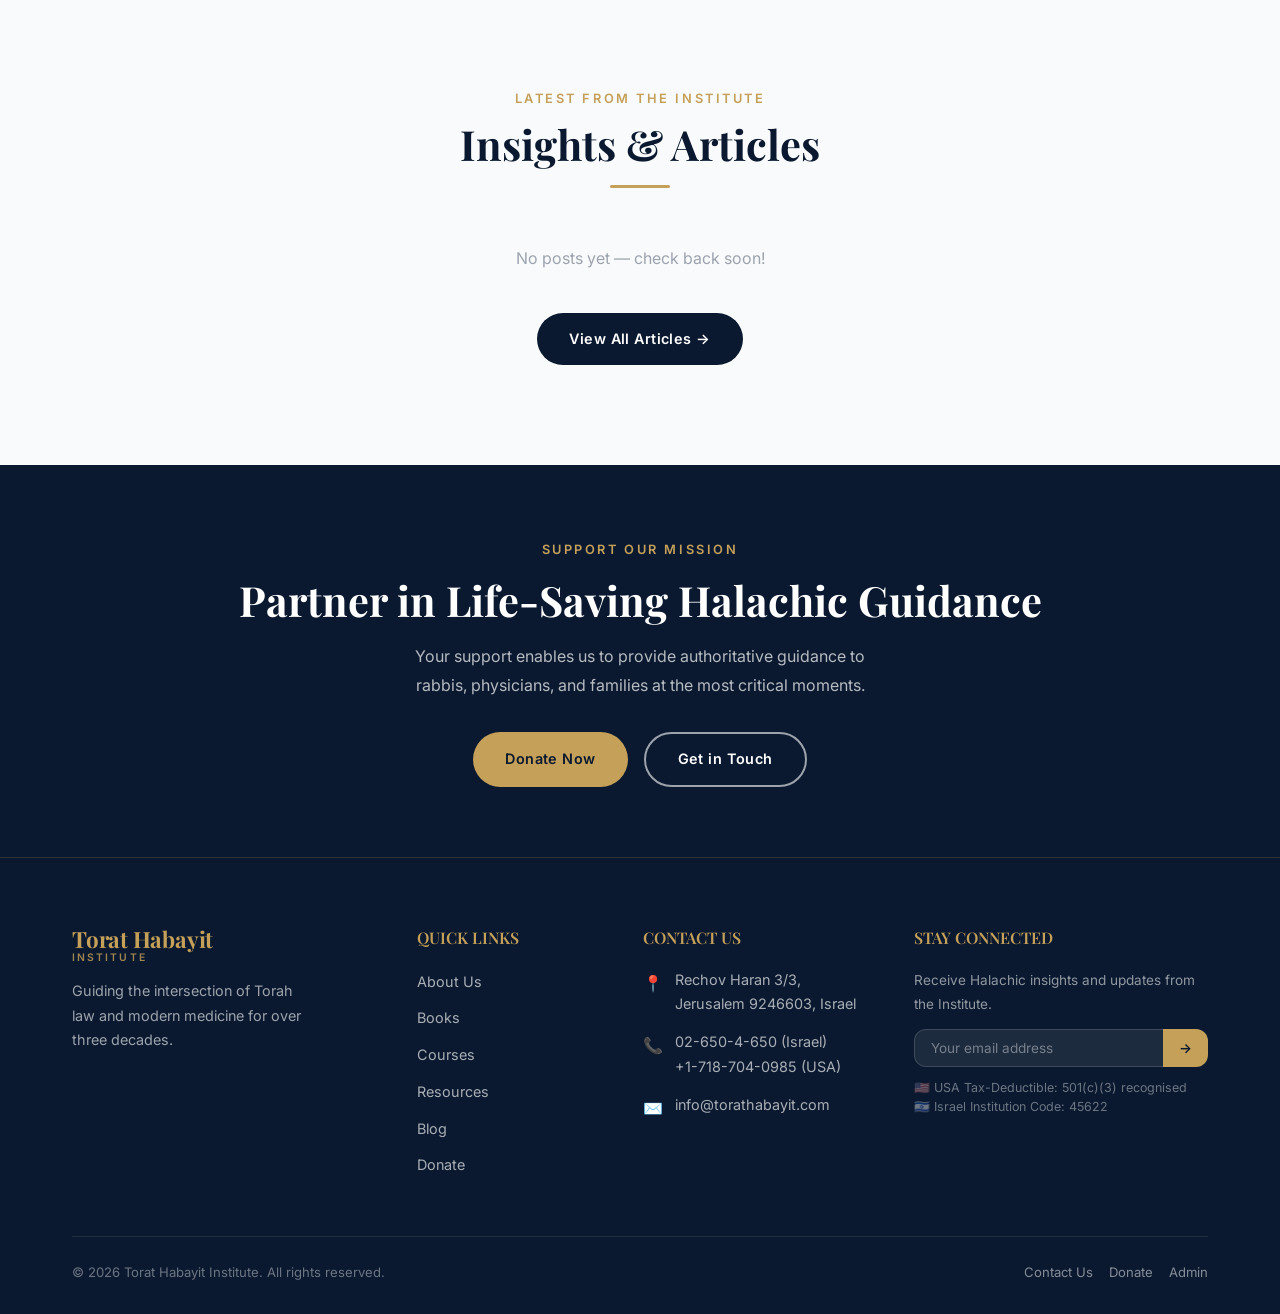
==== commit 717ddb83: "Fix security review findings: server-side auth, SEO, links, performance - Replace client-side admin " ====
--- a/index.html
+++ b/index.html
@@ -5,11 +5,35 @@
   <meta name="viewport" content="width=device-width, initial-scale=1.0">
   <title>Torat Habayit Institute – The Bridge Between Medicine and Halacha</title>
   <meta name="description" content="For over three decades, the Torat Habayit Institute has guided Rabbis, physicians, and families through the most sensitive intersections of Torah law and modern medicine.">
+  <link rel="canonical" href="https://torathabayit.com/">
+  <link rel="icon" type="image/svg+xml" href="favicon.svg">
+  <link rel="icon" type="image/png" sizes="64x64" href="favicon.png">
+  <link rel="apple-touch-icon" href="favicon.png">
+  <meta property="og:type" content="website">
+  <meta property="og:site_name" content="Torat Habayit Institute">
+  <meta property="og:title" content="Torat Habayit Institute – The Bridge Between Medicine and Halacha">
+  <meta property="og:description" content="For over three decades, the Torat Habayit Institute has guided Rabbis, physicians, and families through the most sensitive intersections of Torah law and modern medicine.">
+  <meta property="og:url" content="https://torathabayit.com/">
+  <meta property="og:image" content="https://torathabayit.com/images/home/Ramat%20Gan%20Conference.jpeg">
+  <meta name="twitter:card" content="summary_large_image">
   <link rel="stylesheet" href="css/main.css">
 </head>
 <body>
 
 <div id="header-placeholder"></div>
+<noscript>
+  <nav style="padding:1rem; background:#0A192F; text-align:center; line-height:2;">
+    <a style="color:#fff; margin:0 0.6rem;" href="index.html">Home</a>
+    <a style="color:#fff; margin:0 0.6rem;" href="about.html">About Us</a>
+    <a style="color:#fff; margin:0 0.6rem;" href="books.html">Books</a>
+    <a style="color:#fff; margin:0 0.6rem;" href="courses.html">Courses</a>
+    <a style="color:#fff; margin:0 0.6rem;" href="resources.html">Resources</a>
+    <a style="color:#fff; margin:0 0.6rem;" href="blog.html">Blog</a>
+    <a style="color:#fff; margin:0 0.6rem;" href="gallery.html">Gallery</a>
+    <a style="color:#fff; margin:0 0.6rem;" href="contact.html">Contact</a>
+    <a style="color:#C5A059; margin:0 0.6rem;" href="donations.html">Donate</a>
+  </nav>
+</noscript>
 
 <!-- ─── Hero ─── -->
 <section class="hero">
@@ -200,15 +224,17 @@
 <script src="js/blog.js"></script>
 <script>
   // Load 3 latest posts on homepage
-  document.addEventListener('DOMContentLoaded', () => {
-    const posts = BlogStore.getPosts().filter(p => p.status === 'published').slice(0, 3);
+  document.addEventListener('DOMContentLoaded', async () => {
     const container = document.getElementById('home-blog-posts');
-    if (container) {
-      if (posts.length === 0) {
-        container.innerHTML = '<p style="text-align:center;color:var(--gray-400);grid-column:1/-1">No posts yet — check back soon!</p>';
-      } else {
-        container.innerHTML = posts.map(renderBlogCard).join('');
-      }
+    if (!container) return;
+    const posts = (await BlogStore.getPosts()).filter(p => p.status === 'published').slice(0, 3);
+    if (posts.length === 0) {
+      container.innerHTML = '<p style="text-align:center;color:var(--gray-400);grid-column:1/-1">No posts yet — check back soon!</p>';
+    } else {
+      container.innerHTML = posts.map(renderBlogCard).join('');
+      // Re-apply translations to the freshly injected cards
+      const lang = localStorage.getItem('siteLang') || 'en';
+      if (typeof updateLanguage === 'function' && lang !== 'en') updateLanguage(lang);
     }
   });
 </script>
